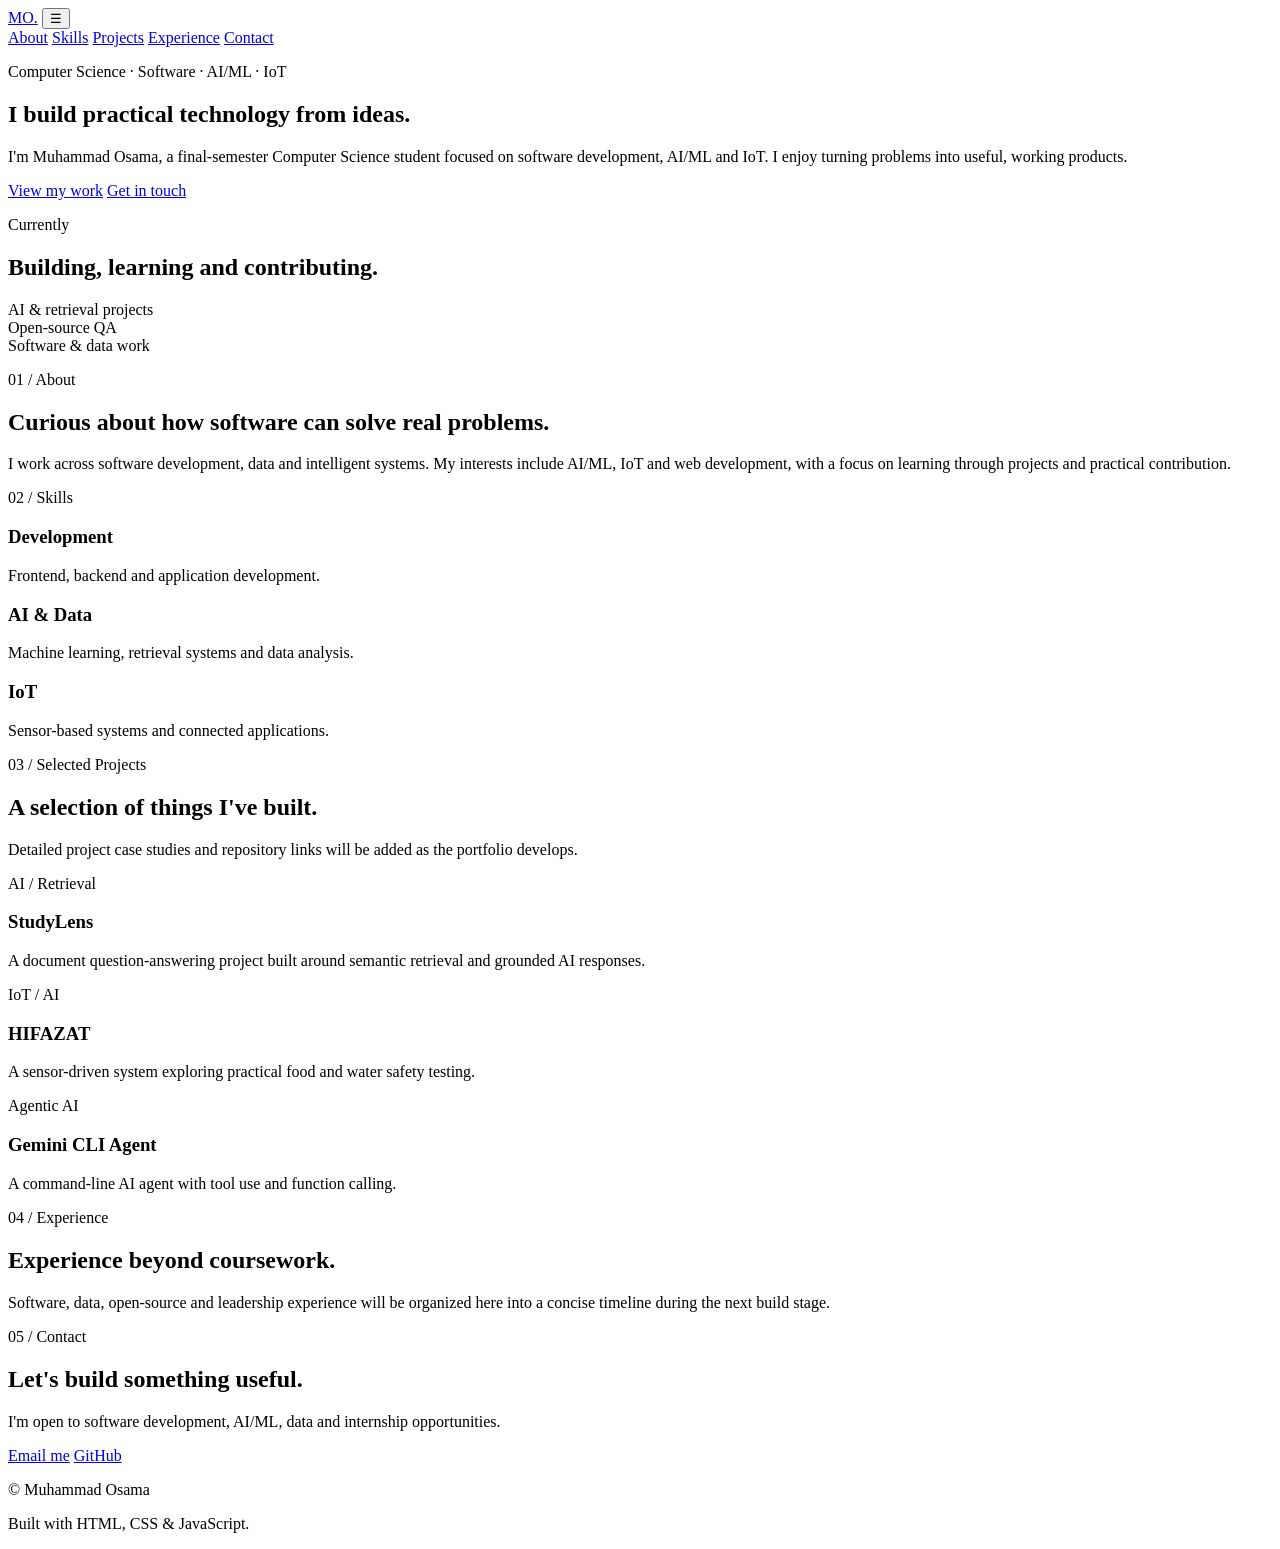
==== index.html @ b9645e19 "Build portfolio page structure" ====
<!DOCTYPE html>
<html lang="en">
<head>
  <meta charset="UTF-8" />
  <meta name="viewport" content="width=device-width, initial-scale=1.0" />
  <meta name="description" content="Muhammad Osama — Computer Science student building software, AI and IoT projects." />
  <title>Muhammad Osama | Portfolio</title>
  <link rel="preconnect" href="https://fonts.googleapis.com">
  <link rel="preconnect" href="https://fonts.gstatic.com" crossorigin>
  <link href="https://fonts.googleapis.com/css2?family=Inter:wght@400;500;600;700;800&display=swap" rel="stylesheet">
  <link rel="stylesheet" href="styles.css" />
</head>
<body>
  <header class="site-header">
    <nav class="nav container" aria-label="Main navigation">
      <a class="logo" href="#home">MO<span>.</span></a>
      <button class="menu-toggle" type="button" aria-label="Open navigation" aria-expanded="false">☰</button>
      <div class="nav-links">
        <a href="#about">About</a>
        <a href="#skills">Skills</a>
        <a href="#projects">Projects</a>
        <a href="#experience">Experience</a>
        <a href="#contact">Contact</a>
      </div>
    </nav>
  </header>

  <main>
    <section class="hero container" id="home">
      <div class="hero-copy">
        <p class="eyebrow">Computer Science · Software · AI/ML · IoT</p>
        <h1>I build practical technology from ideas.</h1>
        <p class="hero-text">I'm Muhammad Osama, a final-semester Computer Science student focused on software development, AI/ML and IoT. I enjoy turning problems into useful, working products.</p>
        <div class="hero-actions">
          <a class="button primary" href="#projects">View my work</a>
          <a class="button secondary" href="#contact">Get in touch</a>
        </div>
      </div>
      <aside class="hero-card" aria-label="Current focus">
        <p class="card-label">Currently</p>
        <h2>Building, learning and contributing.</h2>
        <div class="status-row"><span></span> AI & retrieval projects</div>
        <div class="status-row"><span></span> Open-source QA</div>
        <div class="status-row"><span></span> Software & data work</div>
      </aside>
    </section>

    <section class="section container" id="about">
      <p class="section-label">01 / About</p>
      <div class="section-grid">
        <h2>Curious about how software can solve real problems.</h2>
        <p>I work across software development, data and intelligent systems. My interests include AI/ML, IoT and web development, with a focus on learning through projects and practical contribution.</p>
      </div>
    </section>

    <section class="section container" id="skills">
      <p class="section-label">02 / Skills</p>
      <div class="placeholder-grid">
        <article><h3>Development</h3><p>Frontend, backend and application development.</p></article>
        <article><h3>AI & Data</h3><p>Machine learning, retrieval systems and data analysis.</p></article>
        <article><h3>IoT</h3><p>Sensor-based systems and connected applications.</p></article>
      </div>
    </section>

    <section class="section container" id="projects">
      <p class="section-label">03 / Selected Projects</p>
      <div class="project-intro">
        <h2>A selection of things I've built.</h2>
        <p>Detailed project case studies and repository links will be added as the portfolio develops.</p>
      </div>
      <div class="project-grid">
        <article class="project-card"><span>AI / Retrieval</span><h3>StudyLens</h3><p>A document question-answering project built around semantic retrieval and grounded AI responses.</p></article>
        <article class="project-card"><span>IoT / AI</span><h3>HIFAZAT</h3><p>A sensor-driven system exploring practical food and water safety testing.</p></article>
        <article class="project-card"><span>Agentic AI</span><h3>Gemini CLI Agent</h3><p>A command-line AI agent with tool use and function calling.</p></article>
      </div>
    </section>

    <section class="section container" id="experience">
      <p class="section-label">04 / Experience</p>
      <div class="section-grid">
        <h2>Experience beyond coursework.</h2>
        <p>Software, data, open-source and leadership experience will be organized here into a concise timeline during the next build stage.</p>
      </div>
    </section>

    <section class="section contact container" id="contact">
      <p class="section-label">05 / Contact</p>
      <h2>Let's build something useful.</h2>
      <p>I'm open to software development, AI/ML, data and internship opportunities.</p>
      <div class="hero-actions">
        <a class="button primary" href="mailto:contact@example.com">Email me</a>
        <a class="button secondary" href="https://github.com/MuhammadOsama03" target="_blank" rel="noreferrer">GitHub</a>
      </div>
    </section>
  </main>

  <footer class="footer container"><p>© <span id="year"></span> Muhammad Osama</p><p>Built with HTML, CSS & JavaScript.</p></footer>
  <script src="script.js"></script>
</body>
</html>
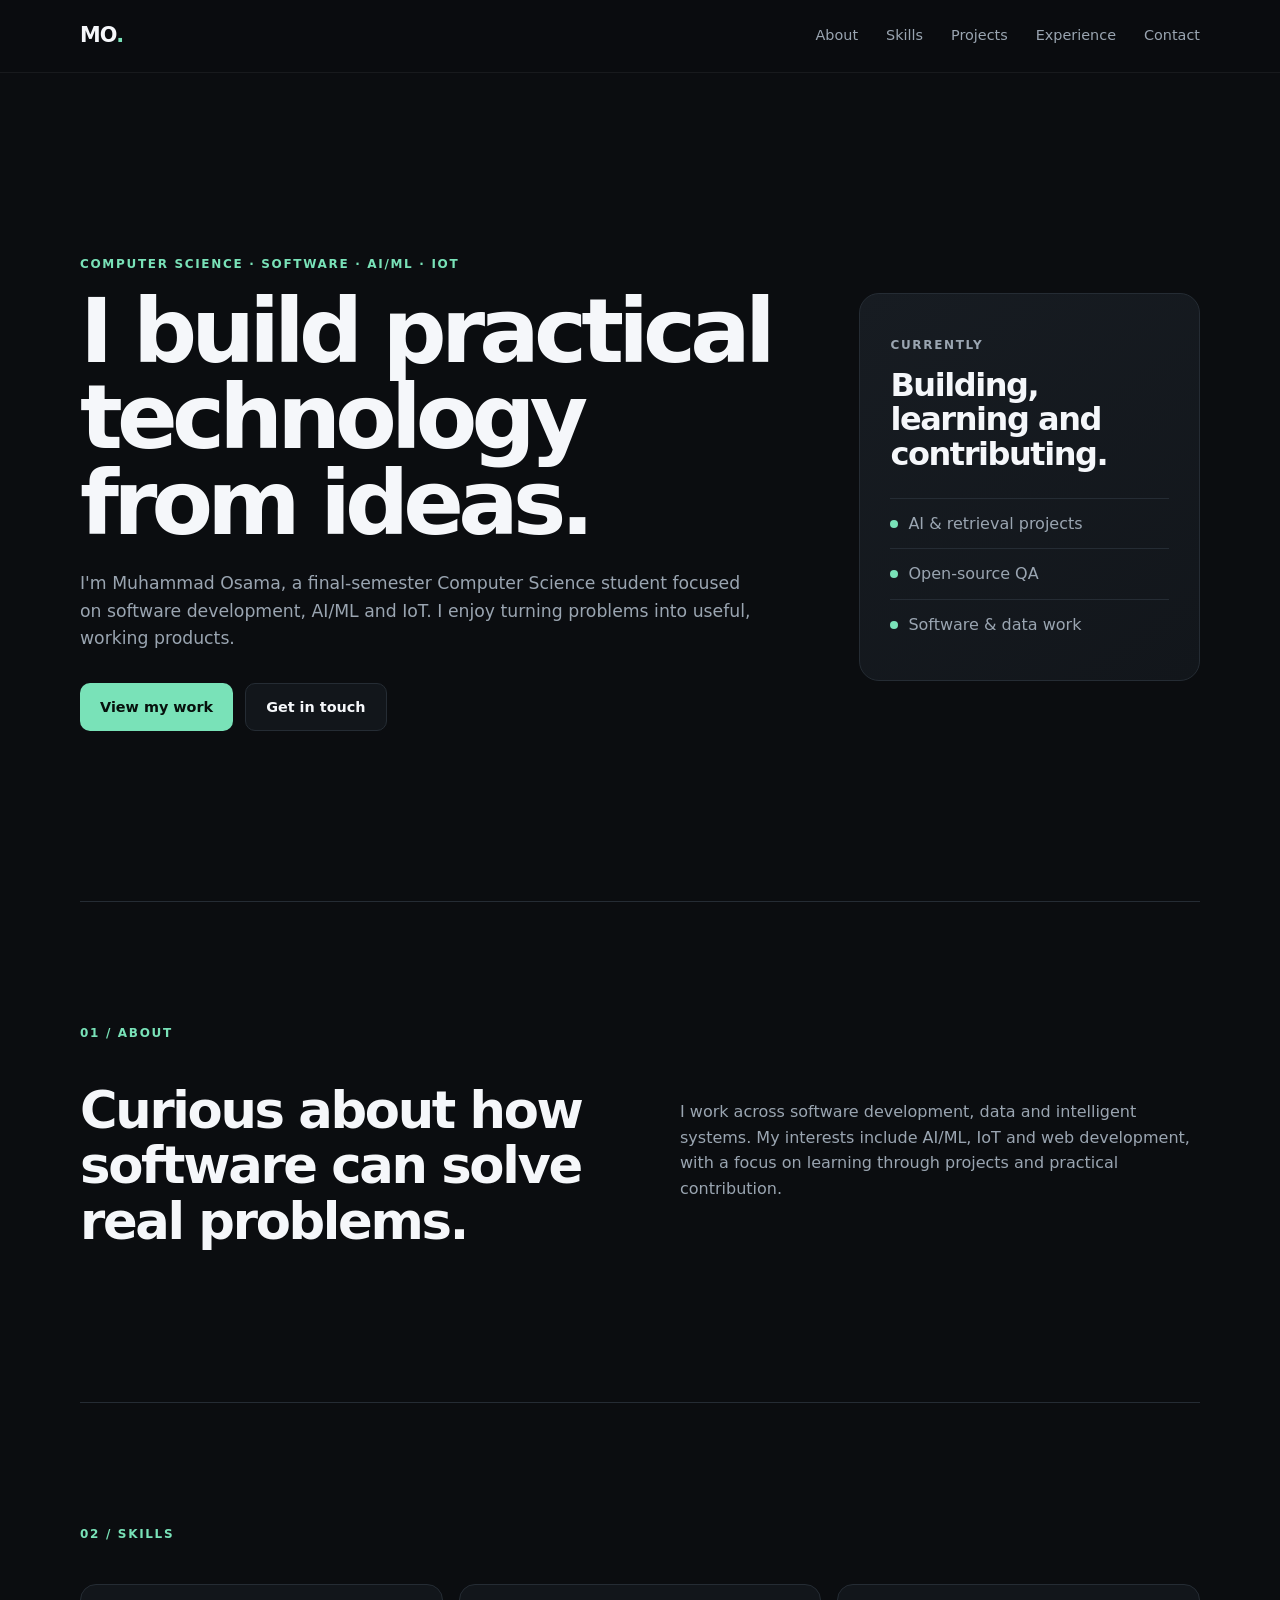
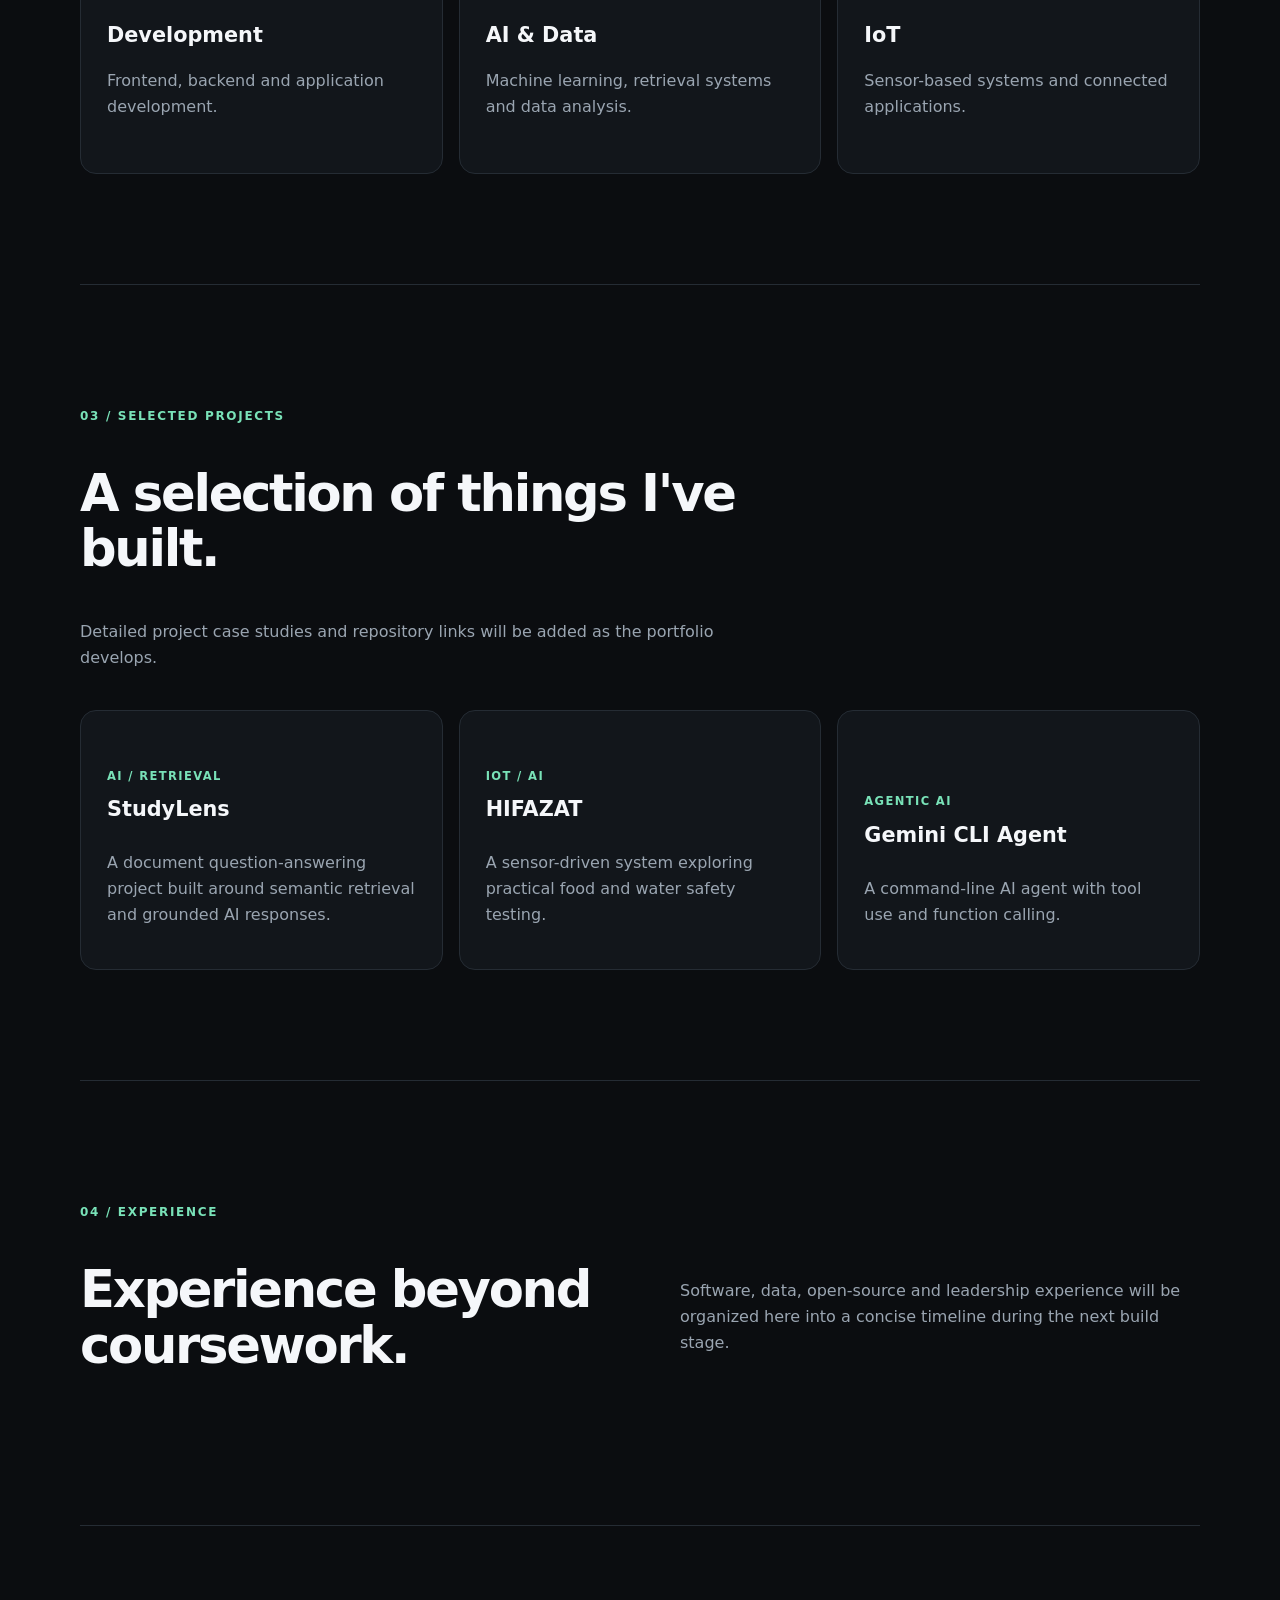
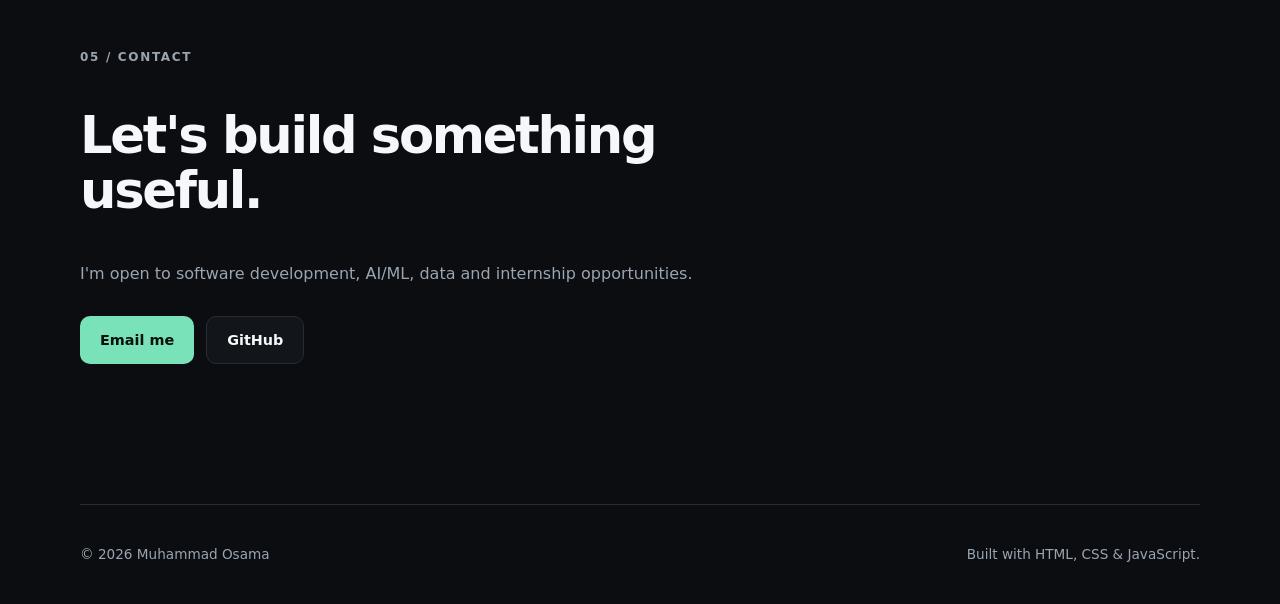
==== commit f3f44813: "Wire portfolio favicon and site metadata" ====
--- a/index.html
+++ b/index.html
@@ -4,7 +4,9 @@
   <meta charset="UTF-8" />
   <meta name="viewport" content="width=device-width, initial-scale=1.0" />
   <meta name="description" content="Muhammad Osama — Computer Science student building software, AI and IoT projects." />
+  <meta name="theme-color" content="#0b0d10" />
   <title>Muhammad Osama | Portfolio</title>
+  <link rel="icon" href="assets/favicon.svg" type="image/svg+xml" />
   <link rel="preconnect" href="https://fonts.googleapis.com">
   <link rel="preconnect" href="https://fonts.gstatic.com" crossorigin>
   <link href="https://fonts.googleapis.com/css2?family=Inter:wght@400;500;600;700;800&display=swap" rel="stylesheet">
--- a/styles.css
+++ b/styles.css
@@ -0,0 +1,66 @@
+:root {
+  --bg: #0b0d10;
+  --surface: #12161b;
+  --surface-2: #171c22;
+  --text: #f5f7fa;
+  --muted: #9aa5b1;
+  --line: #252c34;
+  --accent: #79e2b8;
+  --max: 1120px;
+}
+* { box-sizing: border-box; }
+html { scroll-behavior: smooth; }
+body { margin: 0; font-family: Inter, system-ui, sans-serif; background: var(--bg); color: var(--text); line-height: 1.6; }
+a { color: inherit; text-decoration: none; }
+.container { width: min(calc(100% - 40px), var(--max)); margin-inline: auto; }
+.site-header { position: sticky; top: 0; z-index: 20; background: rgba(11,13,16,.86); backdrop-filter: blur(14px); border-bottom: 1px solid rgba(255,255,255,.06); }
+.nav { min-height: 72px; display: flex; align-items: center; justify-content: space-between; }
+.logo { font-size: 1.3rem; font-weight: 800; letter-spacing: -.04em; }
+.logo span, .eyebrow, .section-label, .project-card span { color: var(--accent); }
+.nav-links { display: flex; gap: 28px; font-size: .9rem; color: var(--muted); }
+.nav-links a:hover { color: var(--text); }
+.menu-toggle { display: none; border: 0; background: transparent; color: var(--text); font-size: 1.5rem; cursor: pointer; }
+.hero { min-height: calc(100vh - 72px); display: grid; grid-template-columns: 1.35fr .65fr; gap: 72px; align-items: center; padding-block: 90px; }
+.eyebrow, .section-label, .card-label { text-transform: uppercase; letter-spacing: .14em; font-size: .75rem; font-weight: 700; }
+h1 { max-width: 780px; margin: 14px 0 24px; font-size: clamp(3rem, 7vw, 6.3rem); line-height: .96; letter-spacing: -.065em; }
+h2 { margin-top: 0; font-size: clamp(2rem, 4vw, 3.3rem); line-height: 1.08; letter-spacing: -.045em; }
+h3 { margin: 8px 0; font-size: 1.3rem; }
+.hero-text { max-width: 680px; color: var(--muted); font-size: 1.08rem; }
+.hero-actions { display: flex; gap: 12px; flex-wrap: wrap; margin-top: 30px; }
+.button { display: inline-flex; align-items: center; justify-content: center; min-height: 48px; padding: 0 20px; border-radius: 10px; font-weight: 700; font-size: .9rem; transition: transform .2s ease, border-color .2s ease; }
+.button:hover { transform: translateY(-2px); }
+.primary { background: var(--accent); color: #07110d; }
+.secondary { border: 1px solid var(--line); background: var(--surface); }
+.hero-card { padding: 30px; border: 1px solid var(--line); border-radius: 20px; background: linear-gradient(145deg, var(--surface-2), var(--surface)); }
+.hero-card h2 { font-size: 2rem; }
+.card-label { color: var(--muted); }
+.status-row { display: flex; align-items: center; gap: 10px; padding: 12px 0; border-top: 1px solid var(--line); color: var(--muted); }
+.status-row span { width: 8px; height: 8px; border-radius: 50%; background: var(--accent); }
+.section { padding-block: 110px; border-top: 1px solid var(--line); }
+.section-label { margin-bottom: 40px; }
+.section-grid { display: grid; grid-template-columns: 1fr 1fr; gap: 80px; }
+.section-grid > p, .project-intro p, .contact > p { color: var(--muted); max-width: 650px; }
+.placeholder-grid, .project-grid { display: grid; grid-template-columns: repeat(3, 1fr); gap: 16px; }
+.placeholder-grid article, .project-card { min-height: 190px; padding: 26px; border: 1px solid var(--line); border-radius: 16px; background: var(--surface); }
+.placeholder-grid p, .project-card p { color: var(--muted); }
+.project-intro { max-width: 720px; margin-bottom: 40px; }
+.project-card { min-height: 260px; display: flex; flex-direction: column; justify-content: flex-end; transition: transform .2s ease, border-color .2s ease; }
+.project-card:hover { transform: translateY(-5px); border-color: #3a454f; }
+.project-card span { font-size: .72rem; text-transform: uppercase; letter-spacing: .12em; font-weight: 700; }
+.contact { padding-bottom: 140px; }
+.contact h2 { max-width: 720px; }
+.footer { min-height: 100px; display: flex; justify-content: space-between; align-items: center; gap: 20px; border-top: 1px solid var(--line); color: var(--muted); font-size: .85rem; }
+@media (max-width: 820px) {
+  .menu-toggle { display: block; }
+  .nav-links { display: none; position: absolute; top: 72px; left: 0; right: 0; padding: 22px 20px; flex-direction: column; background: var(--surface); border-bottom: 1px solid var(--line); }
+  .nav-links.open { display: flex; }
+  .hero { grid-template-columns: 1fr; min-height: auto; gap: 50px; }
+  .section-grid { grid-template-columns: 1fr; gap: 20px; }
+  .placeholder-grid, .project-grid { grid-template-columns: 1fr; }
+}
+@media (max-width: 520px) {
+  .container { width: min(calc(100% - 28px), var(--max)); }
+  .hero { padding-block: 70px; }
+  .section { padding-block: 80px; }
+  .footer { align-items: flex-start; flex-direction: column; justify-content: center; }
+}
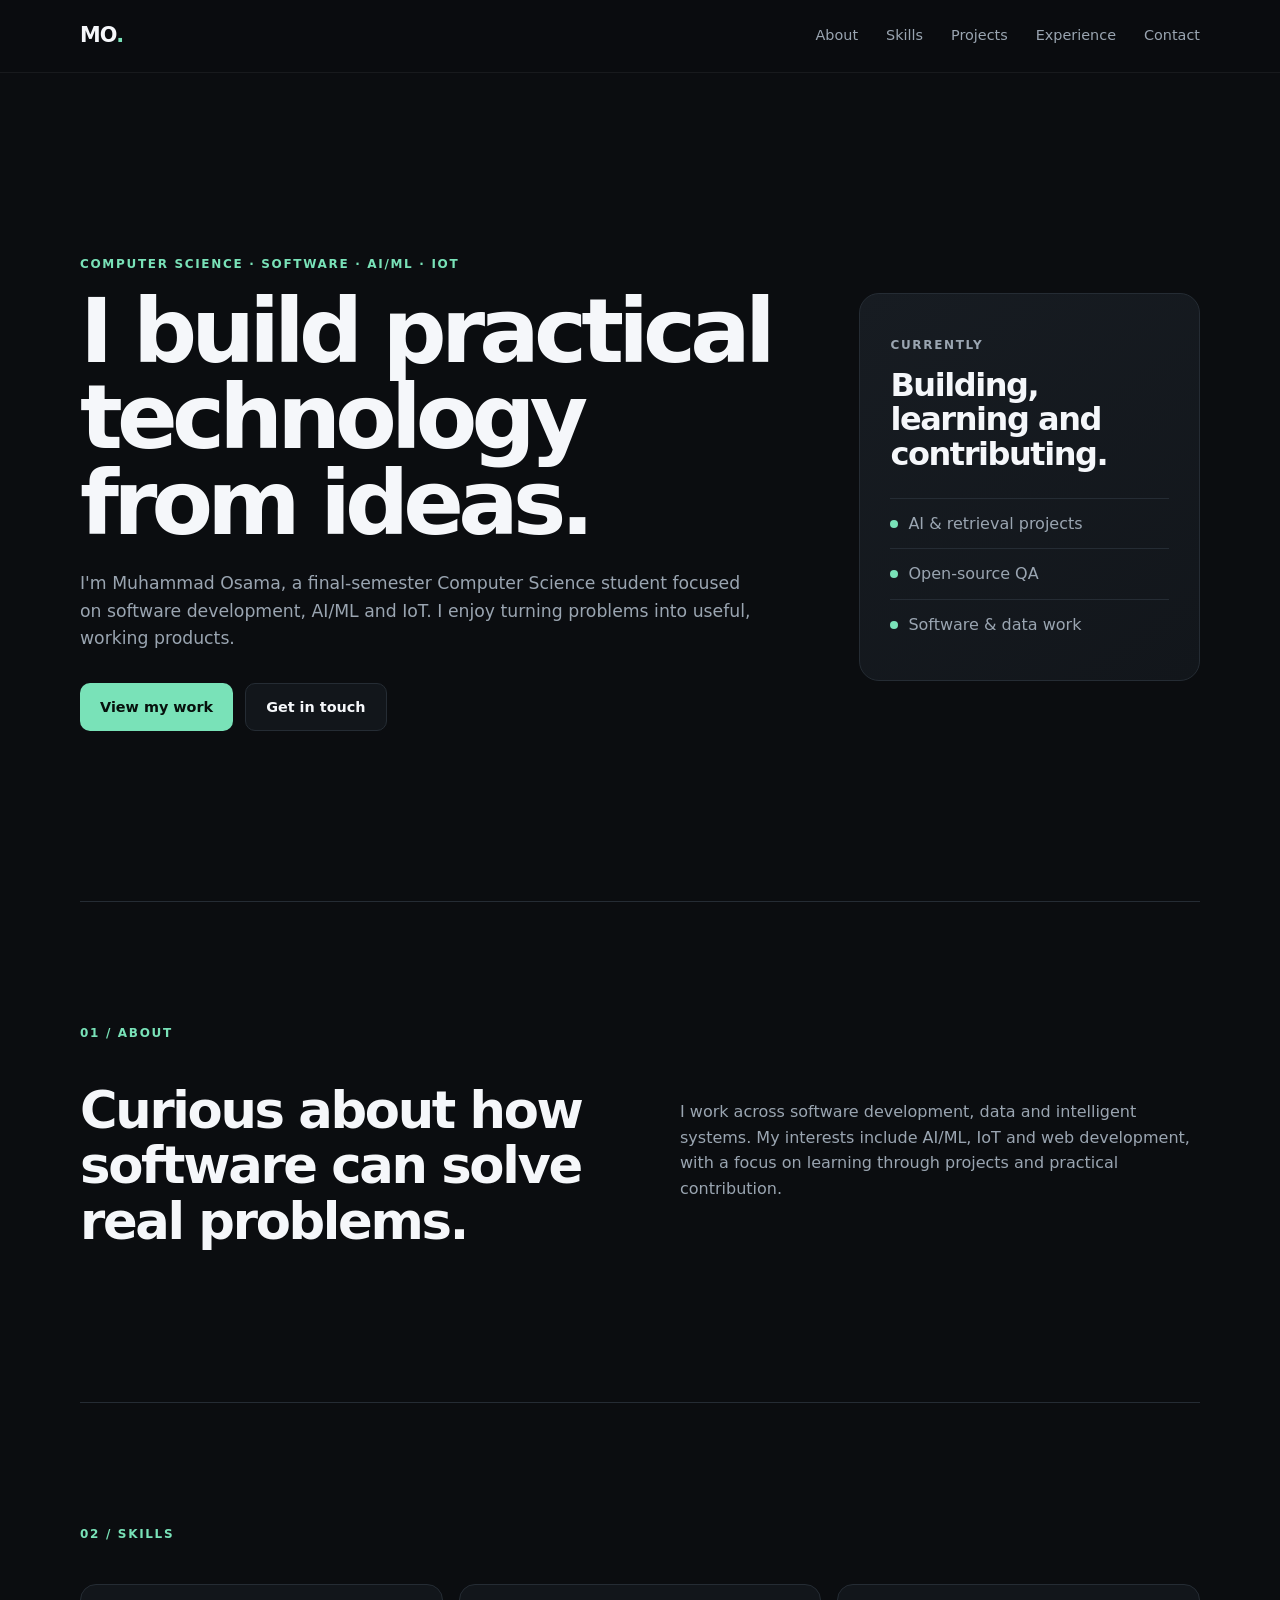
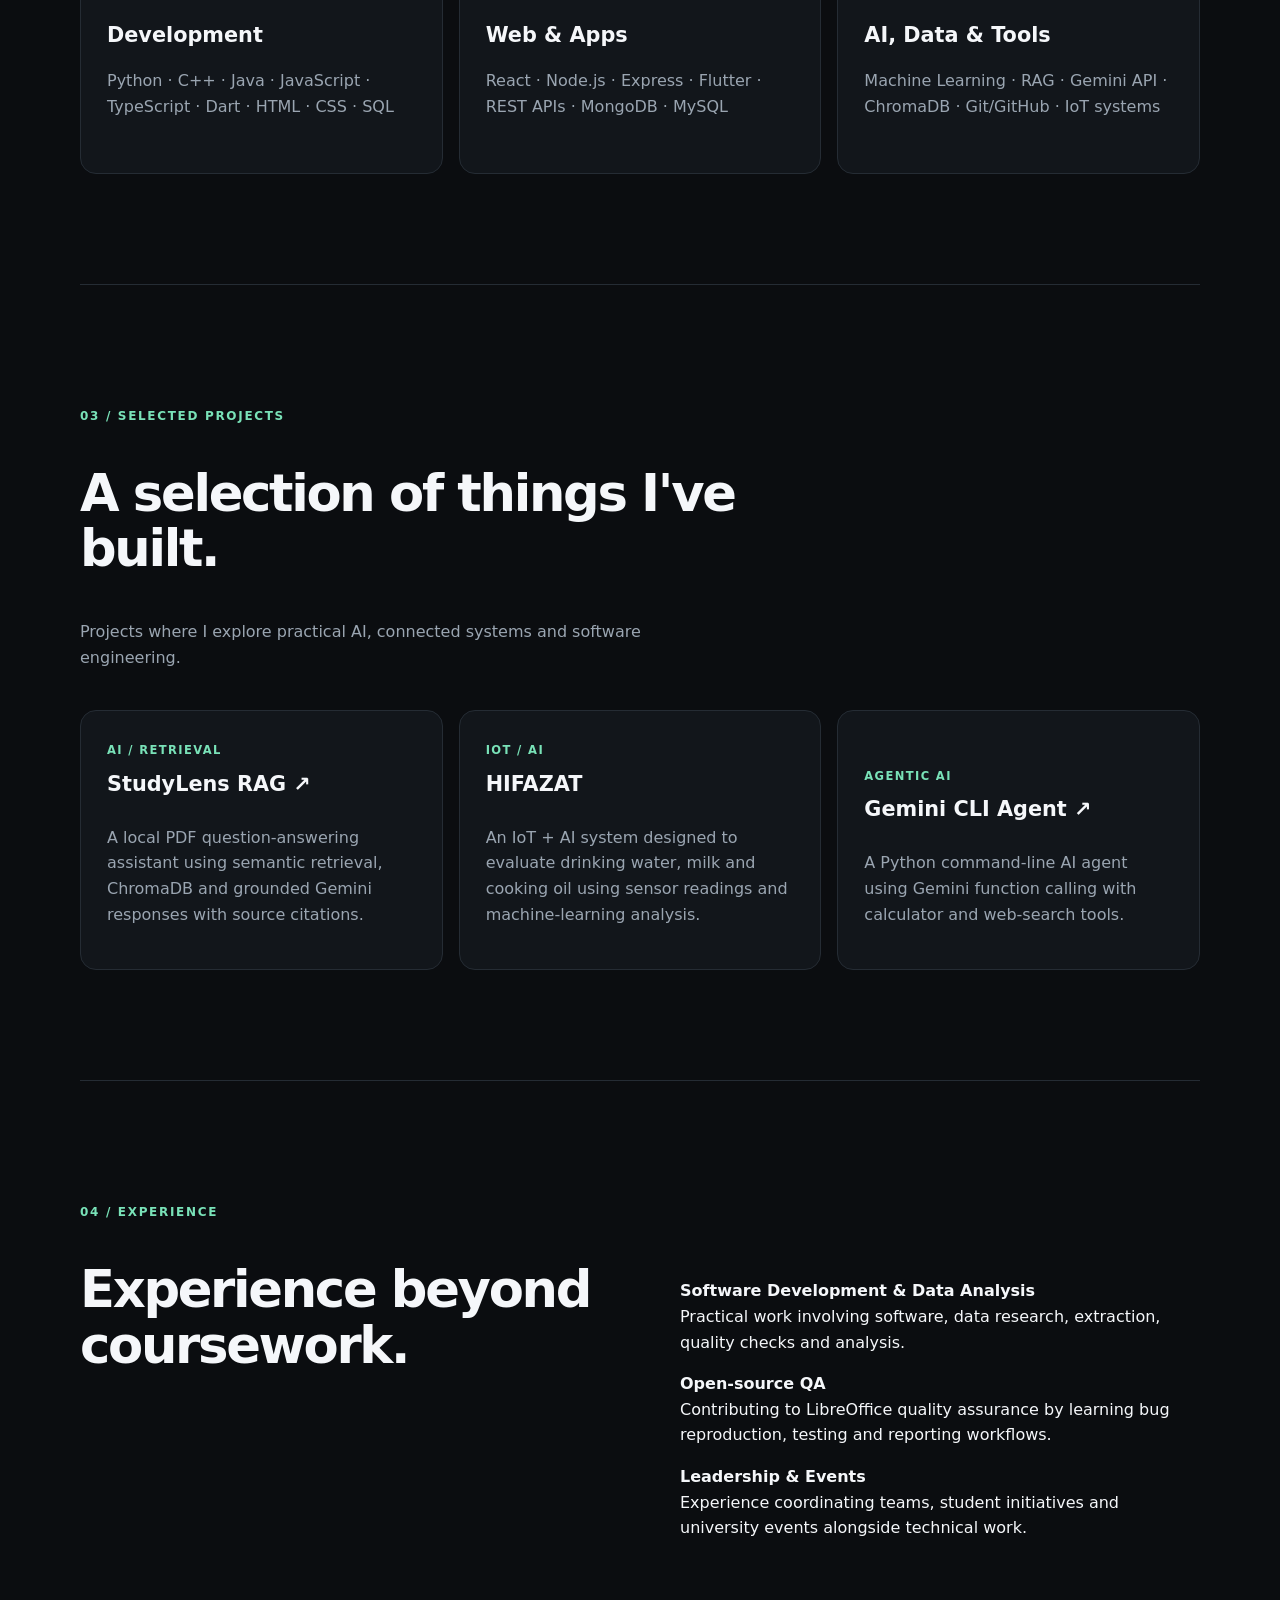
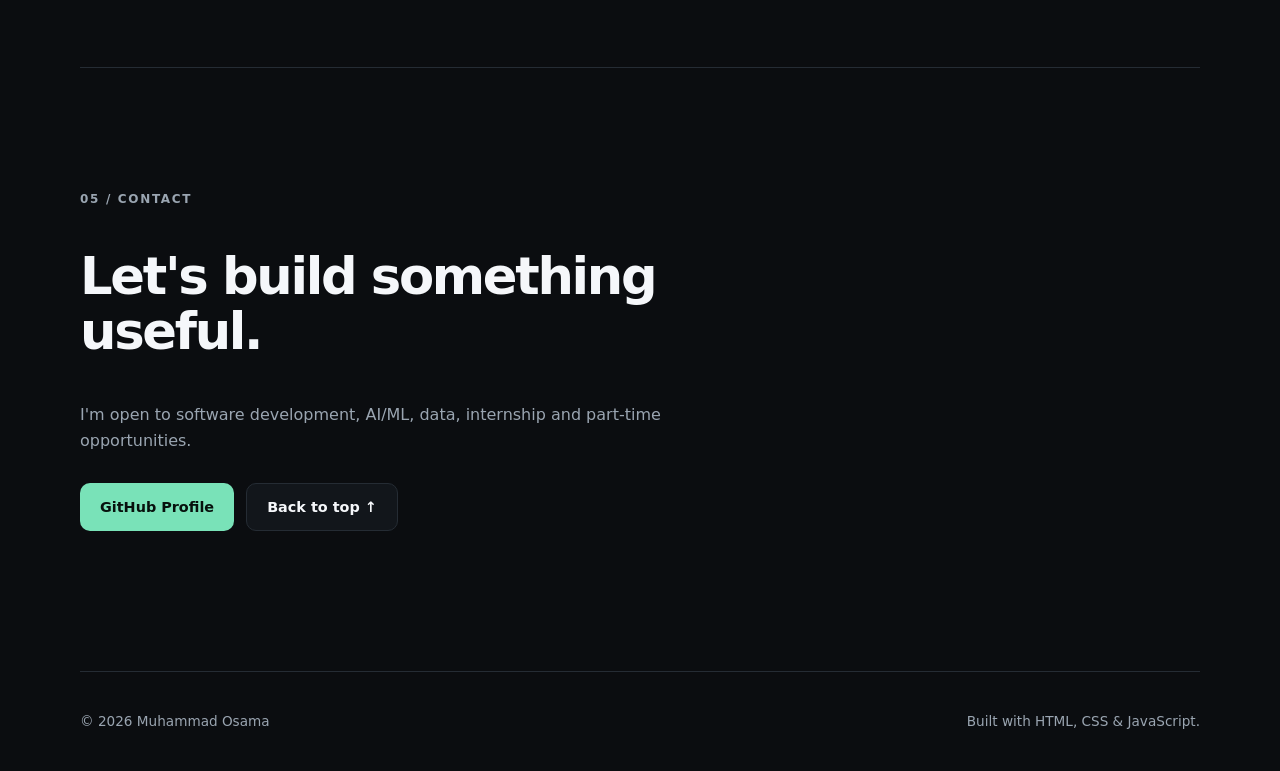
==== commit a984e617: "Add detailed skills and project links" ====
--- a/index.html
+++ b/index.html
@@ -17,86 +17,34 @@
     <nav class="nav container" aria-label="Main navigation">
       <a class="logo" href="#home">MO<span>.</span></a>
       <button class="menu-toggle" type="button" aria-label="Open navigation" aria-expanded="false">☰</button>
-      <div class="nav-links">
-        <a href="#about">About</a>
-        <a href="#skills">Skills</a>
-        <a href="#projects">Projects</a>
-        <a href="#experience">Experience</a>
-        <a href="#contact">Contact</a>
-      </div>
+      <div class="nav-links"><a href="#about">About</a><a href="#skills">Skills</a><a href="#projects">Projects</a><a href="#experience">Experience</a><a href="#contact">Contact</a></div>
     </nav>
   </header>
-
   <main>
     <section class="hero container" id="home">
-      <div class="hero-copy">
-        <p class="eyebrow">Computer Science · Software · AI/ML · IoT</p>
-        <h1>I build practical technology from ideas.</h1>
-        <p class="hero-text">I'm Muhammad Osama, a final-semester Computer Science student focused on software development, AI/ML and IoT. I enjoy turning problems into useful, working products.</p>
-        <div class="hero-actions">
-          <a class="button primary" href="#projects">View my work</a>
-          <a class="button secondary" href="#contact">Get in touch</a>
-        </div>
-      </div>
-      <aside class="hero-card" aria-label="Current focus">
-        <p class="card-label">Currently</p>
-        <h2>Building, learning and contributing.</h2>
-        <div class="status-row"><span></span> AI & retrieval projects</div>
-        <div class="status-row"><span></span> Open-source QA</div>
-        <div class="status-row"><span></span> Software & data work</div>
-      </aside>
+      <div class="hero-copy"><p class="eyebrow">Computer Science · Software · AI/ML · IoT</p><h1>I build practical technology from ideas.</h1><p class="hero-text">I'm Muhammad Osama, a final-semester Computer Science student focused on software development, AI/ML and IoT. I enjoy turning problems into useful, working products.</p><div class="hero-actions"><a class="button primary" href="#projects">View my work</a><a class="button secondary" href="#contact">Get in touch</a></div></div>
+      <aside class="hero-card" aria-label="Current focus"><p class="card-label">Currently</p><h2>Building, learning and contributing.</h2><div class="status-row"><span></span> AI & retrieval projects</div><div class="status-row"><span></span> Open-source QA</div><div class="status-row"><span></span> Software & data work</div></aside>
     </section>
-
-    <section class="section container" id="about">
-      <p class="section-label">01 / About</p>
-      <div class="section-grid">
-        <h2>Curious about how software can solve real problems.</h2>
-        <p>I work across software development, data and intelligent systems. My interests include AI/ML, IoT and web development, with a focus on learning through projects and practical contribution.</p>
-      </div>
-    </section>
-
+    <section class="section container" id="about"><p class="section-label">01 / About</p><div class="section-grid"><h2>Curious about how software can solve real problems.</h2><p>I work across software development, data and intelligent systems. My interests include AI/ML, IoT and web development, with a focus on learning through projects and practical contribution.</p></div></section>
     <section class="section container" id="skills">
       <p class="section-label">02 / Skills</p>
       <div class="placeholder-grid">
-        <article><h3>Development</h3><p>Frontend, backend and application development.</p></article>
-        <article><h3>AI & Data</h3><p>Machine learning, retrieval systems and data analysis.</p></article>
-        <article><h3>IoT</h3><p>Sensor-based systems and connected applications.</p></article>
+        <article><h3>Development</h3><p>Python · C++ · Java · JavaScript · TypeScript · Dart · HTML · CSS · SQL</p></article>
+        <article><h3>Web & Apps</h3><p>React · Node.js · Express · Flutter · REST APIs · MongoDB · MySQL</p></article>
+        <article><h3>AI, Data & Tools</h3><p>Machine Learning · RAG · Gemini API · ChromaDB · Git/GitHub · IoT systems</p></article>
       </div>
     </section>
-
     <section class="section container" id="projects">
-      <p class="section-label">03 / Selected Projects</p>
-      <div class="project-intro">
-        <h2>A selection of things I've built.</h2>
-        <p>Detailed project case studies and repository links will be added as the portfolio develops.</p>
-      </div>
+      <p class="section-label">03 / Selected Projects</p><div class="project-intro"><h2>A selection of things I've built.</h2><p>Projects where I explore practical AI, connected systems and software engineering.</p></div>
       <div class="project-grid">
-        <article class="project-card"><span>AI / Retrieval</span><h3>StudyLens</h3><p>A document question-answering project built around semantic retrieval and grounded AI responses.</p></article>
-        <article class="project-card"><span>IoT / AI</span><h3>HIFAZAT</h3><p>A sensor-driven system exploring practical food and water safety testing.</p></article>
-        <article class="project-card"><span>Agentic AI</span><h3>Gemini CLI Agent</h3><p>A command-line AI agent with tool use and function calling.</p></article>
+        <a class="project-card" href="https://github.com/MuhammadOsama03/StudyLens-RAG" target="_blank" rel="noreferrer"><span>AI / Retrieval</span><h3>StudyLens RAG ↗</h3><p>A local PDF question-answering assistant using semantic retrieval, ChromaDB and grounded Gemini responses with source citations.</p></a>
+        <article class="project-card"><span>IoT / AI</span><h3>HIFAZAT</h3><p>An IoT + AI system designed to evaluate drinking water, milk and cooking oil using sensor readings and machine-learning analysis.</p></article>
+        <a class="project-card" href="https://github.com/MuhammadOsama03/gemini-cli-agent" target="_blank" rel="noreferrer"><span>Agentic AI</span><h3>Gemini CLI Agent ↗</h3><p>A Python command-line AI agent using Gemini function calling with calculator and web-search tools.</p></a>
       </div>
     </section>
-
-    <section class="section container" id="experience">
-      <p class="section-label">04 / Experience</p>
-      <div class="section-grid">
-        <h2>Experience beyond coursework.</h2>
-        <p>Software, data, open-source and leadership experience will be organized here into a concise timeline during the next build stage.</p>
-      </div>
-    </section>
-
-    <section class="section contact container" id="contact">
-      <p class="section-label">05 / Contact</p>
-      <h2>Let's build something useful.</h2>
-      <p>I'm open to software development, AI/ML, data and internship opportunities.</p>
-      <div class="hero-actions">
-        <a class="button primary" href="mailto:contact@example.com">Email me</a>
-        <a class="button secondary" href="https://github.com/MuhammadOsama03" target="_blank" rel="noreferrer">GitHub</a>
-      </div>
-    </section>
+    <section class="section container" id="experience"><p class="section-label">04 / Experience</p><div class="section-grid"><h2>Experience beyond coursework.</h2><div><p><strong>Software Development & Data Analysis</strong><br>Practical work involving software, data research, extraction, quality checks and analysis.</p><p><strong>Open-source QA</strong><br>Contributing to LibreOffice quality assurance by learning bug reproduction, testing and reporting workflows.</p><p><strong>Leadership & Events</strong><br>Experience coordinating teams, student initiatives and university events alongside technical work.</p></div></div></section>
+    <section class="section contact container" id="contact"><p class="section-label">05 / Contact</p><h2>Let's build something useful.</h2><p>I'm open to software development, AI/ML, data, internship and part-time opportunities.</p><div class="hero-actions"><a class="button primary" href="https://github.com/MuhammadOsama03" target="_blank" rel="noreferrer">GitHub Profile</a><a class="button secondary" href="#home">Back to top ↑</a></div></section>
   </main>
-
-  <footer class="footer container"><p>© <span id="year"></span> Muhammad Osama</p><p>Built with HTML, CSS & JavaScript.</p></footer>
-  <script src="script.js"></script>
+  <footer class="footer container"><p>© <span id="year"></span> Muhammad Osama</p><p>Built with HTML, CSS & JavaScript.</p></footer><script src="script.js"></script>
 </body>
 </html>
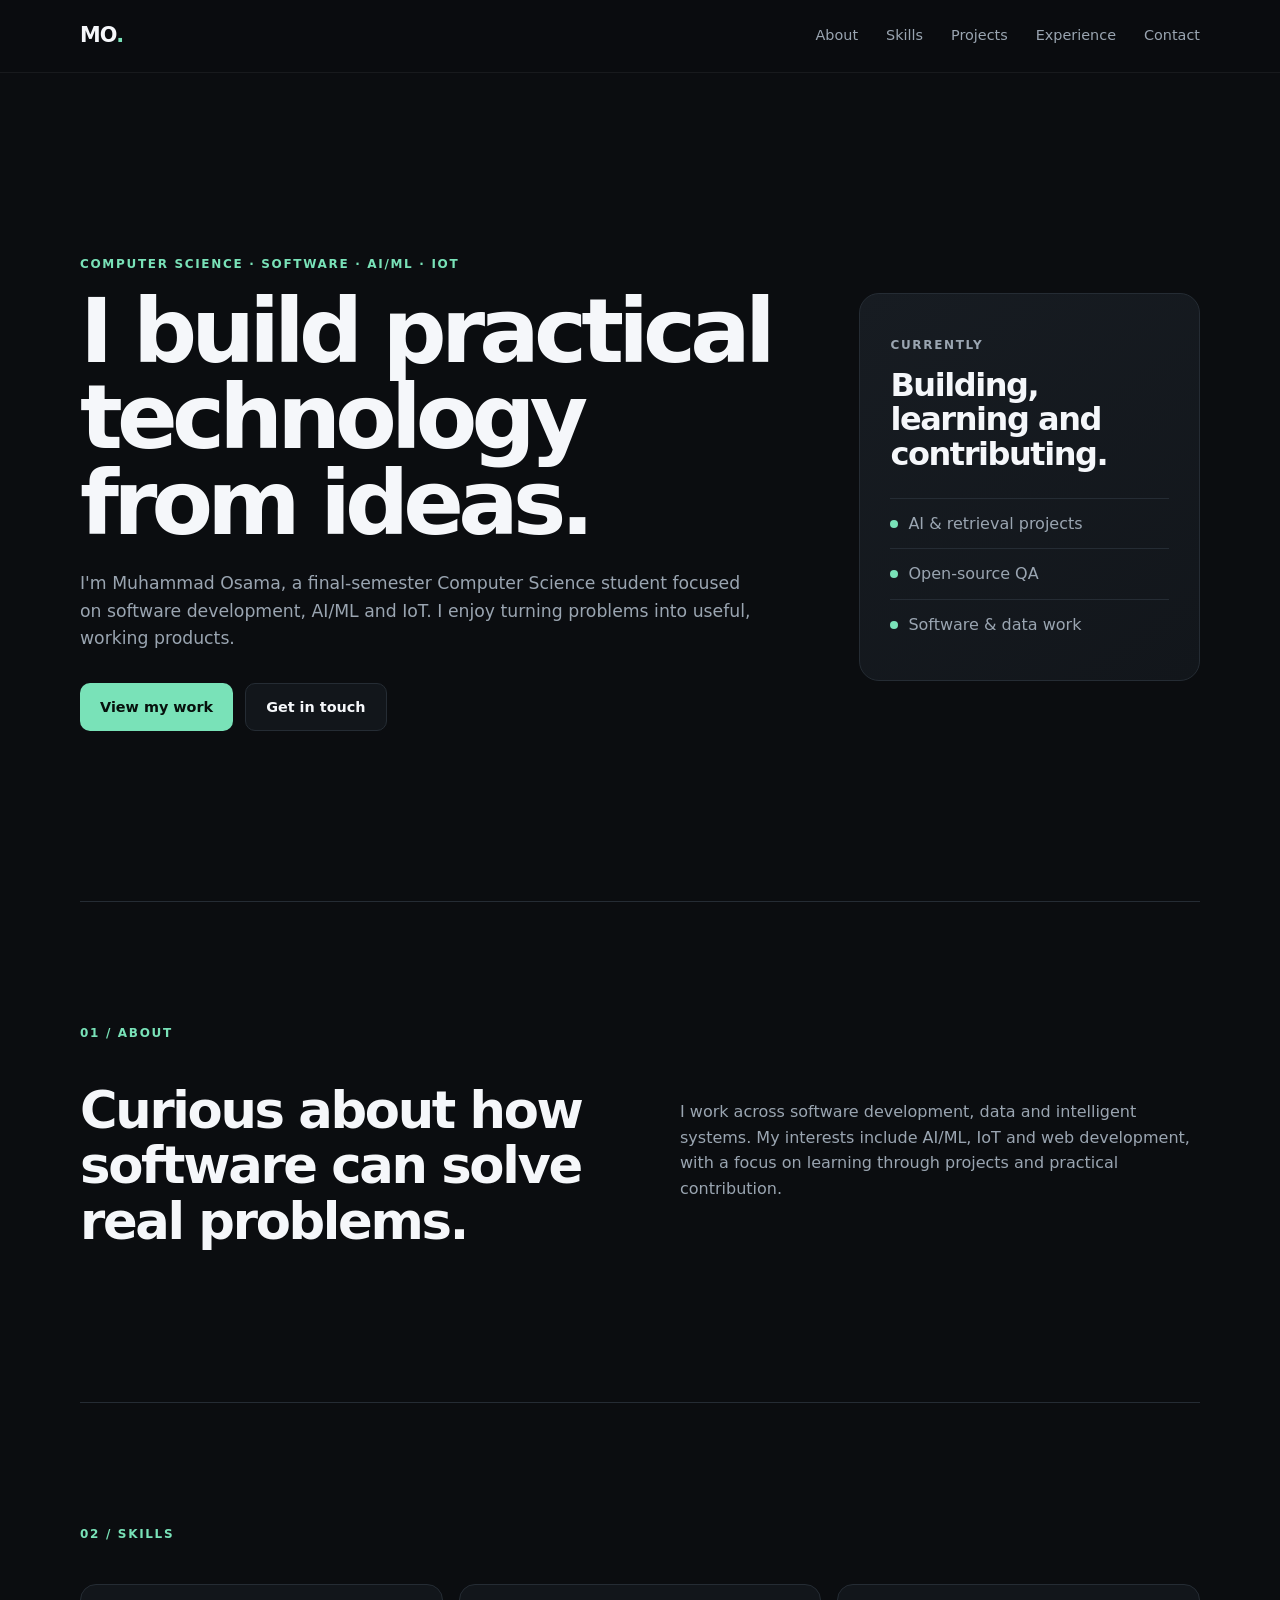
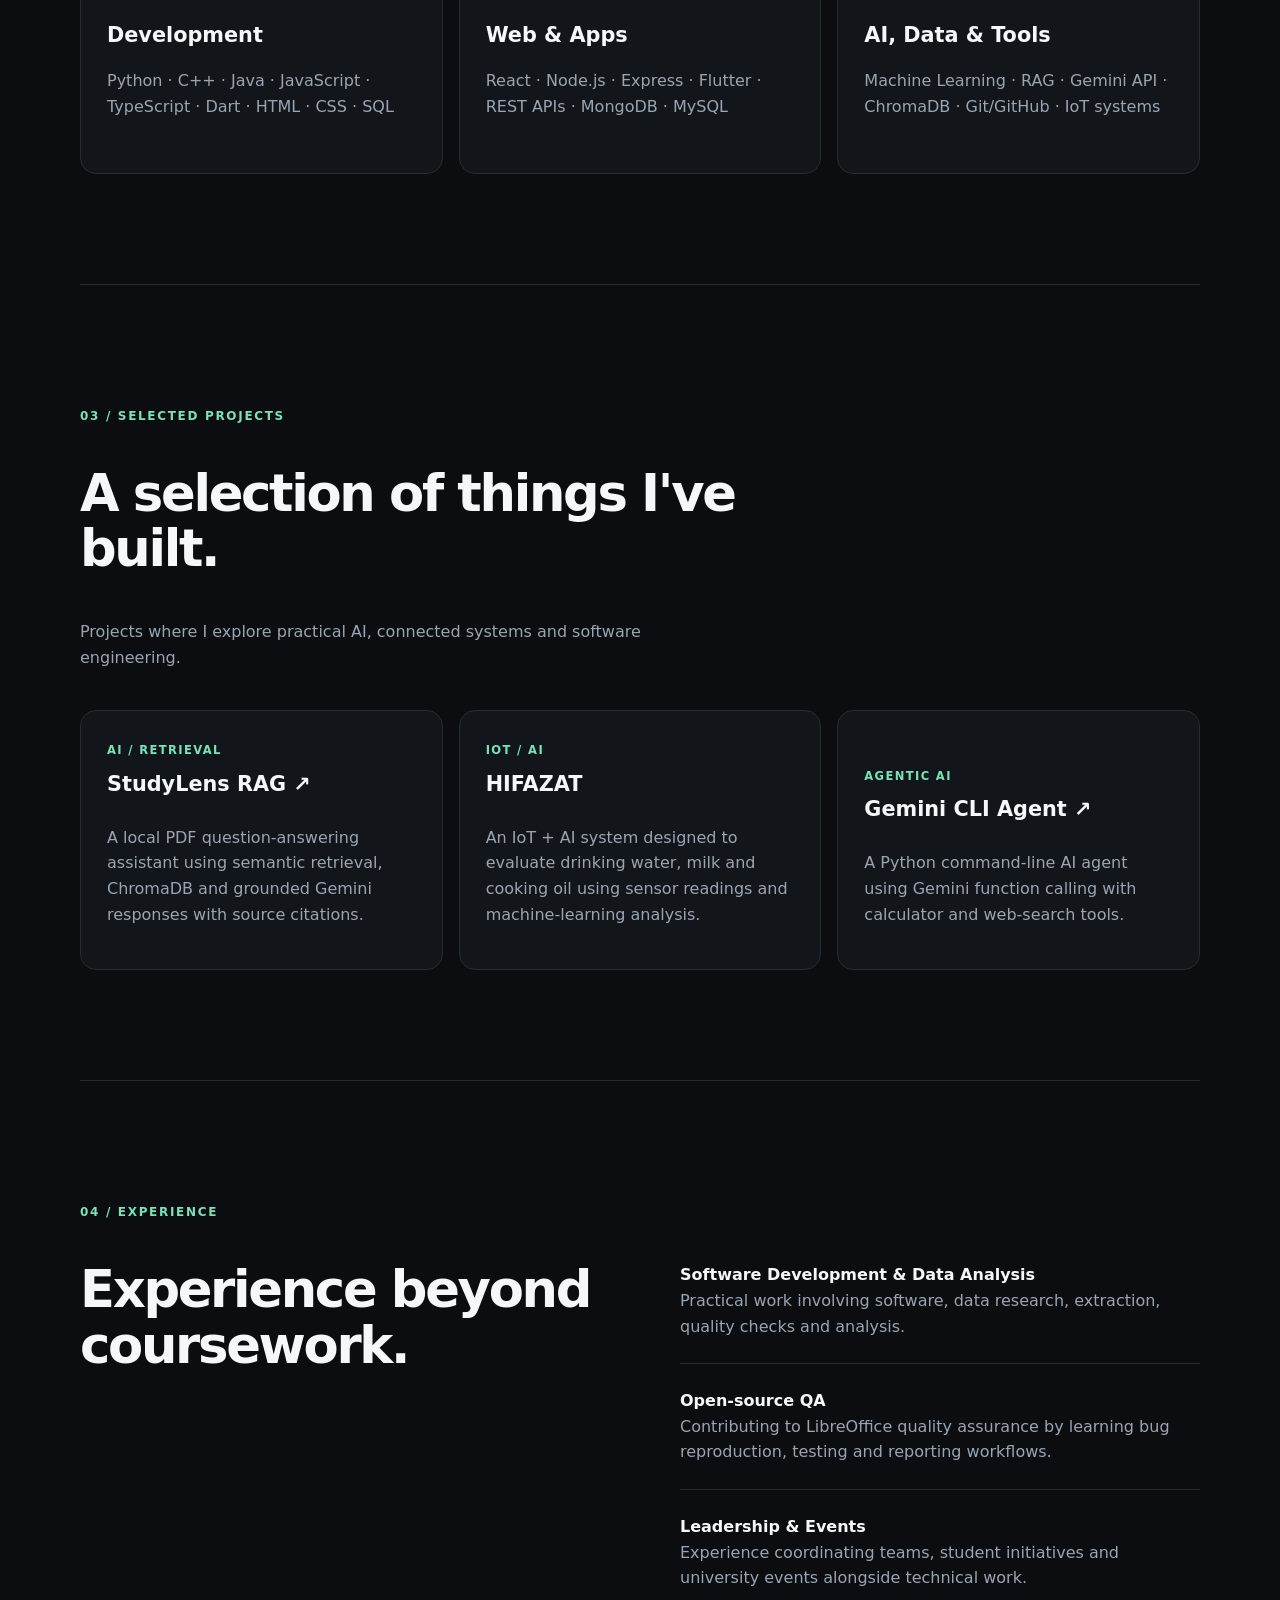
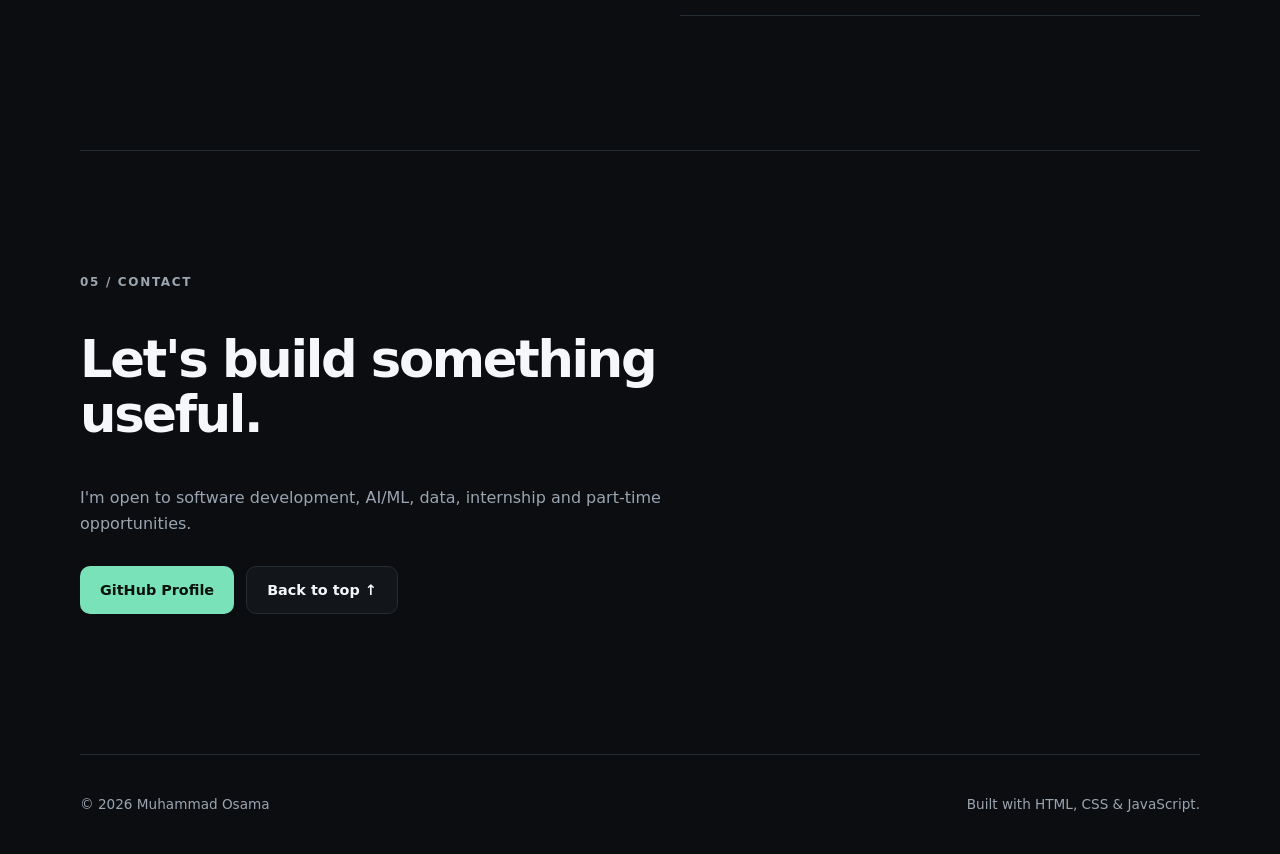
==== commit e8ab1223: "Connect portfolio manifest metadata" ====
--- a/index.html
+++ b/index.html
@@ -5,43 +5,25 @@
   <meta name="viewport" content="width=device-width, initial-scale=1.0" />
   <meta name="description" content="Muhammad Osama — Computer Science student building software, AI and IoT projects." />
   <meta name="theme-color" content="#0b0d10" />
+  <meta name="author" content="Muhammad Osama" />
+  <meta property="og:title" content="Muhammad Osama | Portfolio" />
+  <meta property="og:description" content="Software development, AI/ML, IoT and data projects." />
+  <meta property="og:type" content="website" />
   <title>Muhammad Osama | Portfolio</title>
   <link rel="icon" href="assets/favicon.svg" type="image/svg+xml" />
+  <link rel="manifest" href="site.webmanifest" />
   <link rel="preconnect" href="https://fonts.googleapis.com">
   <link rel="preconnect" href="https://fonts.gstatic.com" crossorigin>
   <link href="https://fonts.googleapis.com/css2?family=Inter:wght@400;500;600;700;800&display=swap" rel="stylesheet">
   <link rel="stylesheet" href="styles.css" />
 </head>
 <body>
-  <header class="site-header">
-    <nav class="nav container" aria-label="Main navigation">
-      <a class="logo" href="#home">MO<span>.</span></a>
-      <button class="menu-toggle" type="button" aria-label="Open navigation" aria-expanded="false">☰</button>
-      <div class="nav-links"><a href="#about">About</a><a href="#skills">Skills</a><a href="#projects">Projects</a><a href="#experience">Experience</a><a href="#contact">Contact</a></div>
-    </nav>
-  </header>
+  <header class="site-header"><nav class="nav container" aria-label="Main navigation"><a class="logo" href="#home">MO<span>.</span></a><button class="menu-toggle" type="button" aria-label="Open navigation" aria-expanded="false">☰</button><div class="nav-links"><a href="#about">About</a><a href="#skills">Skills</a><a href="#projects">Projects</a><a href="#experience">Experience</a><a href="#contact">Contact</a></div></nav></header>
   <main>
-    <section class="hero container" id="home">
-      <div class="hero-copy"><p class="eyebrow">Computer Science · Software · AI/ML · IoT</p><h1>I build practical technology from ideas.</h1><p class="hero-text">I'm Muhammad Osama, a final-semester Computer Science student focused on software development, AI/ML and IoT. I enjoy turning problems into useful, working products.</p><div class="hero-actions"><a class="button primary" href="#projects">View my work</a><a class="button secondary" href="#contact">Get in touch</a></div></div>
-      <aside class="hero-card" aria-label="Current focus"><p class="card-label">Currently</p><h2>Building, learning and contributing.</h2><div class="status-row"><span></span> AI & retrieval projects</div><div class="status-row"><span></span> Open-source QA</div><div class="status-row"><span></span> Software & data work</div></aside>
-    </section>
+    <section class="hero container" id="home"><div class="hero-copy"><p class="eyebrow">Computer Science · Software · AI/ML · IoT</p><h1>I build practical technology from ideas.</h1><p class="hero-text">I'm Muhammad Osama, a final-semester Computer Science student focused on software development, AI/ML and IoT. I enjoy turning problems into useful, working products.</p><div class="hero-actions"><a class="button primary" href="#projects">View my work</a><a class="button secondary" href="#contact">Get in touch</a></div></div><aside class="hero-card" aria-label="Current focus"><p class="card-label">Currently</p><h2>Building, learning and contributing.</h2><div class="status-row"><span></span> AI & retrieval projects</div><div class="status-row"><span></span> Open-source QA</div><div class="status-row"><span></span> Software & data work</div></aside></section>
     <section class="section container" id="about"><p class="section-label">01 / About</p><div class="section-grid"><h2>Curious about how software can solve real problems.</h2><p>I work across software development, data and intelligent systems. My interests include AI/ML, IoT and web development, with a focus on learning through projects and practical contribution.</p></div></section>
-    <section class="section container" id="skills">
-      <p class="section-label">02 / Skills</p>
-      <div class="placeholder-grid">
-        <article><h3>Development</h3><p>Python · C++ · Java · JavaScript · TypeScript · Dart · HTML · CSS · SQL</p></article>
-        <article><h3>Web & Apps</h3><p>React · Node.js · Express · Flutter · REST APIs · MongoDB · MySQL</p></article>
-        <article><h3>AI, Data & Tools</h3><p>Machine Learning · RAG · Gemini API · ChromaDB · Git/GitHub · IoT systems</p></article>
-      </div>
-    </section>
-    <section class="section container" id="projects">
-      <p class="section-label">03 / Selected Projects</p><div class="project-intro"><h2>A selection of things I've built.</h2><p>Projects where I explore practical AI, connected systems and software engineering.</p></div>
-      <div class="project-grid">
-        <a class="project-card" href="https://github.com/MuhammadOsama03/StudyLens-RAG" target="_blank" rel="noreferrer"><span>AI / Retrieval</span><h3>StudyLens RAG ↗</h3><p>A local PDF question-answering assistant using semantic retrieval, ChromaDB and grounded Gemini responses with source citations.</p></a>
-        <article class="project-card"><span>IoT / AI</span><h3>HIFAZAT</h3><p>An IoT + AI system designed to evaluate drinking water, milk and cooking oil using sensor readings and machine-learning analysis.</p></article>
-        <a class="project-card" href="https://github.com/MuhammadOsama03/gemini-cli-agent" target="_blank" rel="noreferrer"><span>Agentic AI</span><h3>Gemini CLI Agent ↗</h3><p>A Python command-line AI agent using Gemini function calling with calculator and web-search tools.</p></a>
-      </div>
-    </section>
+    <section class="section container" id="skills"><p class="section-label">02 / Skills</p><div class="placeholder-grid"><article><h3>Development</h3><p>Python · C++ · Java · JavaScript · TypeScript · Dart · HTML · CSS · SQL</p></article><article><h3>Web & Apps</h3><p>React · Node.js · Express · Flutter · REST APIs · MongoDB · MySQL</p></article><article><h3>AI, Data & Tools</h3><p>Machine Learning · RAG · Gemini API · ChromaDB · Git/GitHub · IoT systems</p></article></div></section>
+    <section class="section container" id="projects"><p class="section-label">03 / Selected Projects</p><div class="project-intro"><h2>A selection of things I've built.</h2><p>Projects where I explore practical AI, connected systems and software engineering.</p></div><div class="project-grid"><a class="project-card" href="https://github.com/MuhammadOsama03/StudyLens-RAG" target="_blank" rel="noreferrer"><span>AI / Retrieval</span><h3>StudyLens RAG ↗</h3><p>A local PDF question-answering assistant using semantic retrieval, ChromaDB and grounded Gemini responses with source citations.</p></a><article class="project-card"><span>IoT / AI</span><h3>HIFAZAT</h3><p>An IoT + AI system designed to evaluate drinking water, milk and cooking oil using sensor readings and machine-learning analysis.</p></article><a class="project-card" href="https://github.com/MuhammadOsama03/gemini-cli-agent" target="_blank" rel="noreferrer"><span>Agentic AI</span><h3>Gemini CLI Agent ↗</h3><p>A Python command-line AI agent using Gemini function calling with calculator and web-search tools.</p></a></div></section>
     <section class="section container" id="experience"><p class="section-label">04 / Experience</p><div class="section-grid"><h2>Experience beyond coursework.</h2><div><p><strong>Software Development & Data Analysis</strong><br>Practical work involving software, data research, extraction, quality checks and analysis.</p><p><strong>Open-source QA</strong><br>Contributing to LibreOffice quality assurance by learning bug reproduction, testing and reporting workflows.</p><p><strong>Leadership & Events</strong><br>Experience coordinating teams, student initiatives and university events alongside technical work.</p></div></div></section>
     <section class="section contact container" id="contact"><p class="section-label">05 / Contact</p><h2>Let's build something useful.</h2><p>I'm open to software development, AI/ML, data, internship and part-time opportunities.</p><div class="hero-actions"><a class="button primary" href="https://github.com/MuhammadOsama03" target="_blank" rel="noreferrer">GitHub Profile</a><a class="button secondary" href="#home">Back to top ↑</a></div></section>
   </main>
--- a/styles.css
+++ b/styles.css
@@ -1,66 +1,49 @@
-:root {
-  --bg: #0b0d10;
-  --surface: #12161b;
-  --surface-2: #171c22;
-  --text: #f5f7fa;
-  --muted: #9aa5b1;
-  --line: #252c34;
-  --accent: #79e2b8;
-  --max: 1120px;
-}
-* { box-sizing: border-box; }
-html { scroll-behavior: smooth; }
-body { margin: 0; font-family: Inter, system-ui, sans-serif; background: var(--bg); color: var(--text); line-height: 1.6; }
-a { color: inherit; text-decoration: none; }
-.container { width: min(calc(100% - 40px), var(--max)); margin-inline: auto; }
-.site-header { position: sticky; top: 0; z-index: 20; background: rgba(11,13,16,.86); backdrop-filter: blur(14px); border-bottom: 1px solid rgba(255,255,255,.06); }
-.nav { min-height: 72px; display: flex; align-items: center; justify-content: space-between; }
-.logo { font-size: 1.3rem; font-weight: 800; letter-spacing: -.04em; }
-.logo span, .eyebrow, .section-label, .project-card span { color: var(--accent); }
-.nav-links { display: flex; gap: 28px; font-size: .9rem; color: var(--muted); }
-.nav-links a:hover { color: var(--text); }
-.menu-toggle { display: none; border: 0; background: transparent; color: var(--text); font-size: 1.5rem; cursor: pointer; }
-.hero { min-height: calc(100vh - 72px); display: grid; grid-template-columns: 1.35fr .65fr; gap: 72px; align-items: center; padding-block: 90px; }
-.eyebrow, .section-label, .card-label { text-transform: uppercase; letter-spacing: .14em; font-size: .75rem; font-weight: 700; }
-h1 { max-width: 780px; margin: 14px 0 24px; font-size: clamp(3rem, 7vw, 6.3rem); line-height: .96; letter-spacing: -.065em; }
-h2 { margin-top: 0; font-size: clamp(2rem, 4vw, 3.3rem); line-height: 1.08; letter-spacing: -.045em; }
-h3 { margin: 8px 0; font-size: 1.3rem; }
-.hero-text { max-width: 680px; color: var(--muted); font-size: 1.08rem; }
-.hero-actions { display: flex; gap: 12px; flex-wrap: wrap; margin-top: 30px; }
-.button { display: inline-flex; align-items: center; justify-content: center; min-height: 48px; padding: 0 20px; border-radius: 10px; font-weight: 700; font-size: .9rem; transition: transform .2s ease, border-color .2s ease; }
-.button:hover { transform: translateY(-2px); }
-.primary { background: var(--accent); color: #07110d; }
-.secondary { border: 1px solid var(--line); background: var(--surface); }
-.hero-card { padding: 30px; border: 1px solid var(--line); border-radius: 20px; background: linear-gradient(145deg, var(--surface-2), var(--surface)); }
-.hero-card h2 { font-size: 2rem; }
-.card-label { color: var(--muted); }
-.status-row { display: flex; align-items: center; gap: 10px; padding: 12px 0; border-top: 1px solid var(--line); color: var(--muted); }
-.status-row span { width: 8px; height: 8px; border-radius: 50%; background: var(--accent); }
-.section { padding-block: 110px; border-top: 1px solid var(--line); }
-.section-label { margin-bottom: 40px; }
-.section-grid { display: grid; grid-template-columns: 1fr 1fr; gap: 80px; }
-.section-grid > p, .project-intro p, .contact > p { color: var(--muted); max-width: 650px; }
-.placeholder-grid, .project-grid { display: grid; grid-template-columns: repeat(3, 1fr); gap: 16px; }
-.placeholder-grid article, .project-card { min-height: 190px; padding: 26px; border: 1px solid var(--line); border-radius: 16px; background: var(--surface); }
-.placeholder-grid p, .project-card p { color: var(--muted); }
-.project-intro { max-width: 720px; margin-bottom: 40px; }
-.project-card { min-height: 260px; display: flex; flex-direction: column; justify-content: flex-end; transition: transform .2s ease, border-color .2s ease; }
-.project-card:hover { transform: translateY(-5px); border-color: #3a454f; }
-.project-card span { font-size: .72rem; text-transform: uppercase; letter-spacing: .12em; font-weight: 700; }
-.contact { padding-bottom: 140px; }
-.contact h2 { max-width: 720px; }
-.footer { min-height: 100px; display: flex; justify-content: space-between; align-items: center; gap: 20px; border-top: 1px solid var(--line); color: var(--muted); font-size: .85rem; }
-@media (max-width: 820px) {
-  .menu-toggle { display: block; }
-  .nav-links { display: none; position: absolute; top: 72px; left: 0; right: 0; padding: 22px 20px; flex-direction: column; background: var(--surface); border-bottom: 1px solid var(--line); }
-  .nav-links.open { display: flex; }
-  .hero { grid-template-columns: 1fr; min-height: auto; gap: 50px; }
-  .section-grid { grid-template-columns: 1fr; gap: 20px; }
-  .placeholder-grid, .project-grid { grid-template-columns: 1fr; }
-}
-@media (max-width: 520px) {
-  .container { width: min(calc(100% - 28px), var(--max)); }
-  .hero { padding-block: 70px; }
-  .section { padding-block: 80px; }
-  .footer { align-items: flex-start; flex-direction: column; justify-content: center; }
-}+:root { --bg:#0b0d10; --surface:#12161b; --surface-2:#171c22; --text:#f5f7fa; --muted:#9aa5b1; --line:#252c34; --accent:#79e2b8; --max:1120px; }
+* { box-sizing:border-box; }
+html { scroll-behavior:smooth; }
+body { margin:0; font-family:Inter,system-ui,sans-serif; background:var(--bg); color:var(--text); line-height:1.6; }
+a { color:inherit; text-decoration:none; }
+strong { color:var(--text); font-weight:700; }
+.container { width:min(calc(100% - 40px),var(--max)); margin-inline:auto; }
+.site-header { position:sticky; top:0; z-index:20; background:rgba(11,13,16,.86); backdrop-filter:blur(14px); border-bottom:1px solid rgba(255,255,255,.06); }
+.nav { min-height:72px; display:flex; align-items:center; justify-content:space-between; }
+.logo { font-size:1.3rem; font-weight:800; letter-spacing:-.04em; }
+.logo span,.eyebrow,.section-label,.project-card span { color:var(--accent); }
+.nav-links { display:flex; gap:28px; font-size:.9rem; color:var(--muted); }
+.nav-links a { transition:color .2s ease; }
+.nav-links a:hover { color:var(--text); }
+.menu-toggle { display:none; border:0; background:transparent; color:var(--text); font-size:1.5rem; cursor:pointer; }
+.hero { min-height:calc(100vh - 72px); display:grid; grid-template-columns:1.35fr .65fr; gap:72px; align-items:center; padding-block:90px; }
+.eyebrow,.section-label,.card-label { text-transform:uppercase; letter-spacing:.14em; font-size:.75rem; font-weight:700; }
+h1 { max-width:780px; margin:14px 0 24px; font-size:clamp(3rem,7vw,6.3rem); line-height:.96; letter-spacing:-.065em; }
+h2 { margin-top:0; font-size:clamp(2rem,4vw,3.3rem); line-height:1.08; letter-spacing:-.045em; }
+h3 { margin:8px 0; font-size:1.3rem; }
+.hero-text { max-width:680px; color:var(--muted); font-size:1.08rem; }
+.hero-actions { display:flex; gap:12px; flex-wrap:wrap; margin-top:30px; }
+.button { display:inline-flex; align-items:center; justify-content:center; min-height:48px; padding:0 20px; border-radius:10px; font-weight:700; font-size:.9rem; transition:transform .2s ease,border-color .2s ease; }
+.button:hover { transform:translateY(-2px); }
+.primary { background:var(--accent); color:#07110d; }
+.secondary { border:1px solid var(--line); background:var(--surface); }
+.hero-card { padding:30px; border:1px solid var(--line); border-radius:20px; background:linear-gradient(145deg,var(--surface-2),var(--surface)); }
+.hero-card h2 { font-size:2rem; }
+.card-label { color:var(--muted); }
+.status-row { display:flex; align-items:center; gap:10px; padding:12px 0; border-top:1px solid var(--line); color:var(--muted); }
+.status-row span { width:8px; height:8px; border-radius:50%; background:var(--accent); }
+.section { padding-block:110px; border-top:1px solid var(--line); }
+.section-label { margin-bottom:40px; }
+.section-grid { display:grid; grid-template-columns:1fr 1fr; gap:80px; }
+.section-grid > p,.section-grid > div > p,.project-intro p,.contact > p { color:var(--muted); max-width:650px; }
+.section-grid > div > p { margin-top:0; margin-bottom:24px; padding-bottom:24px; border-bottom:1px solid var(--line); }
+.placeholder-grid,.project-grid { display:grid; grid-template-columns:repeat(3,1fr); gap:16px; }
+.placeholder-grid article,.project-card { min-height:190px; padding:26px; border:1px solid var(--line); border-radius:16px; background:var(--surface); }
+.placeholder-grid p,.project-card p { color:var(--muted); }
+.project-intro { max-width:720px; margin-bottom:40px; }
+.project-card { min-height:260px; display:flex; flex-direction:column; justify-content:flex-end; transition:transform .2s ease,border-color .2s ease,background .2s ease; }
+a.project-card { cursor:pointer; }
+a.project-card:hover { transform:translateY(-5px); border-color:var(--accent); background:var(--surface-2); }
+.project-card span { font-size:.72rem; text-transform:uppercase; letter-spacing:.12em; font-weight:700; }
+.contact { padding-bottom:140px; }
+.contact h2 { max-width:720px; }
+.footer { min-height:100px; display:flex; justify-content:space-between; align-items:center; gap:20px; border-top:1px solid var(--line); color:var(--muted); font-size:.85rem; }
+@media (max-width:820px) { .menu-toggle{display:block}.nav-links{display:none;position:absolute;top:72px;left:0;right:0;padding:22px 20px;flex-direction:column;background:var(--surface);border-bottom:1px solid var(--line)}.nav-links.open{display:flex}.hero{grid-template-columns:1fr;min-height:auto;gap:50px}.section-grid{grid-template-columns:1fr;gap:20px}.placeholder-grid,.project-grid{grid-template-columns:1fr} }
+@media (max-width:520px) { .container{width:min(calc(100% - 28px),var(--max))}.hero{padding-block:70px}.section{padding-block:80px}.footer{align-items:flex-start;flex-direction:column;justify-content:center} }
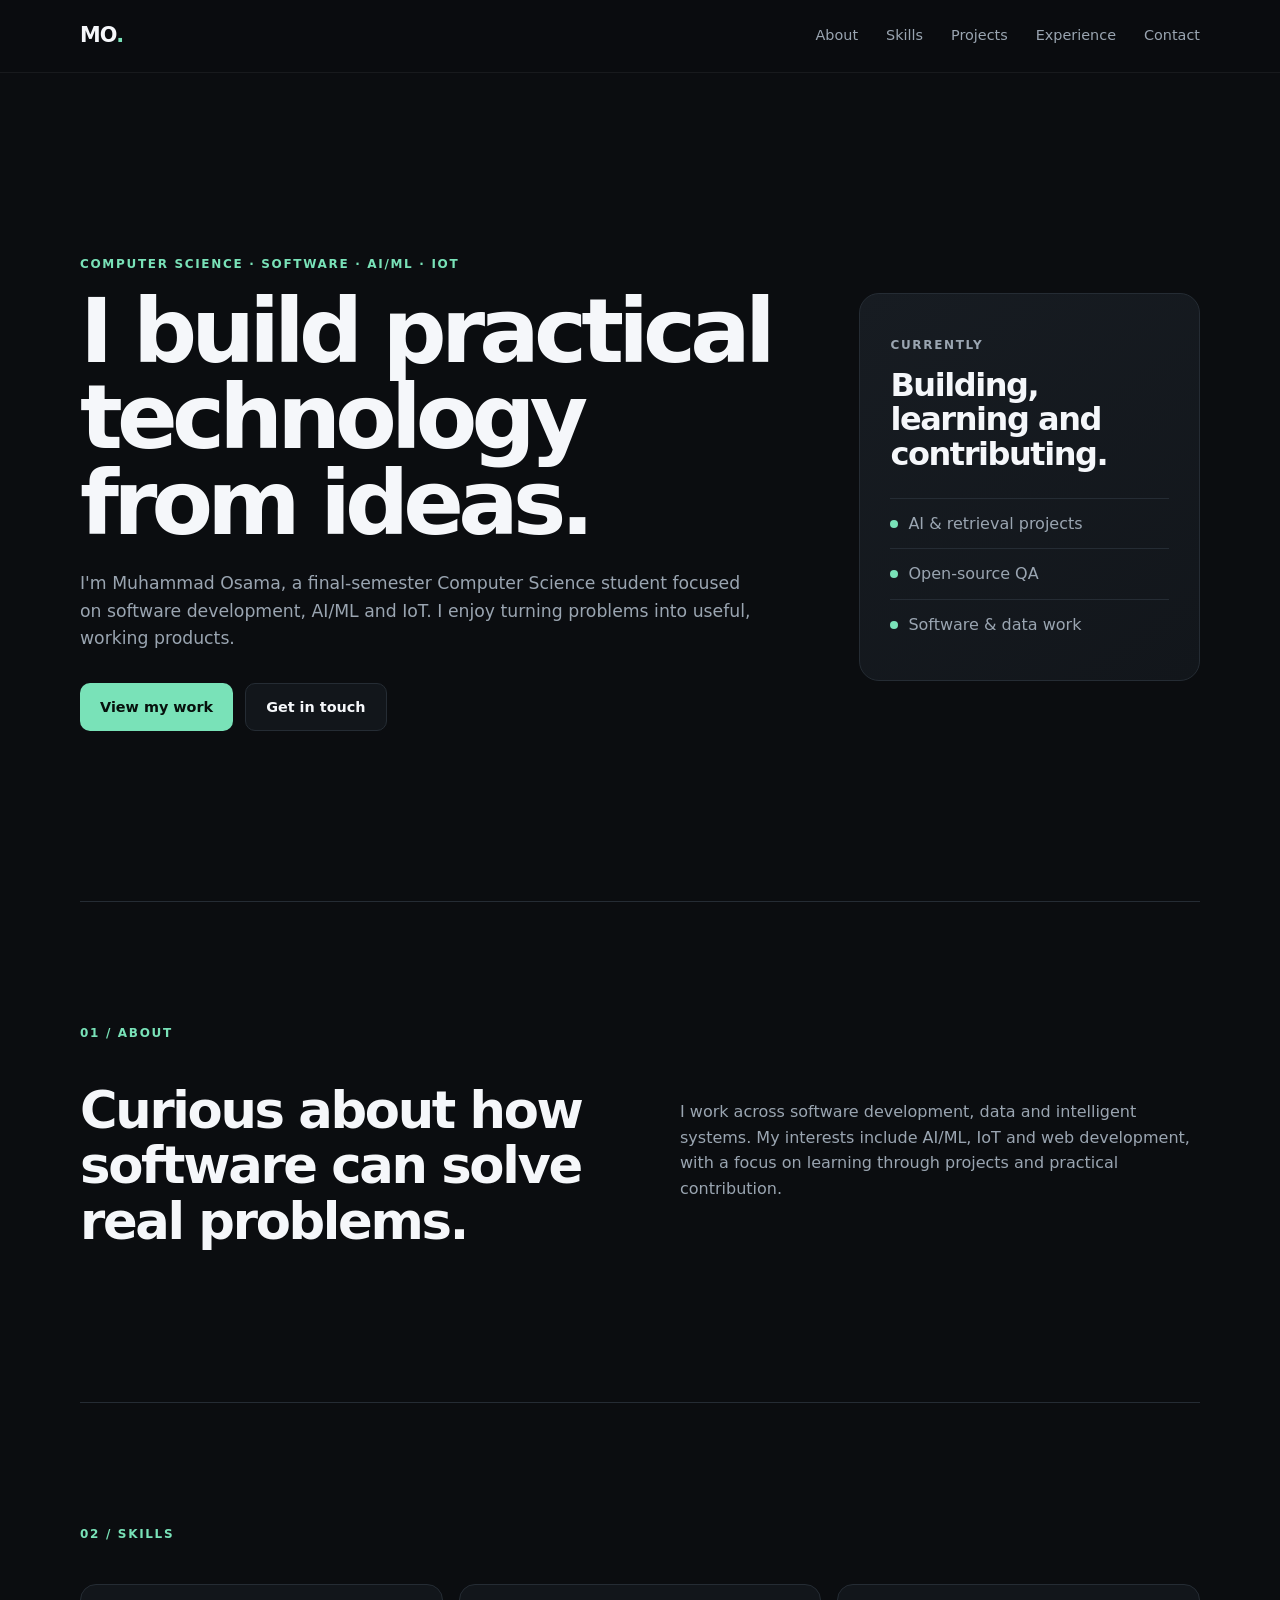
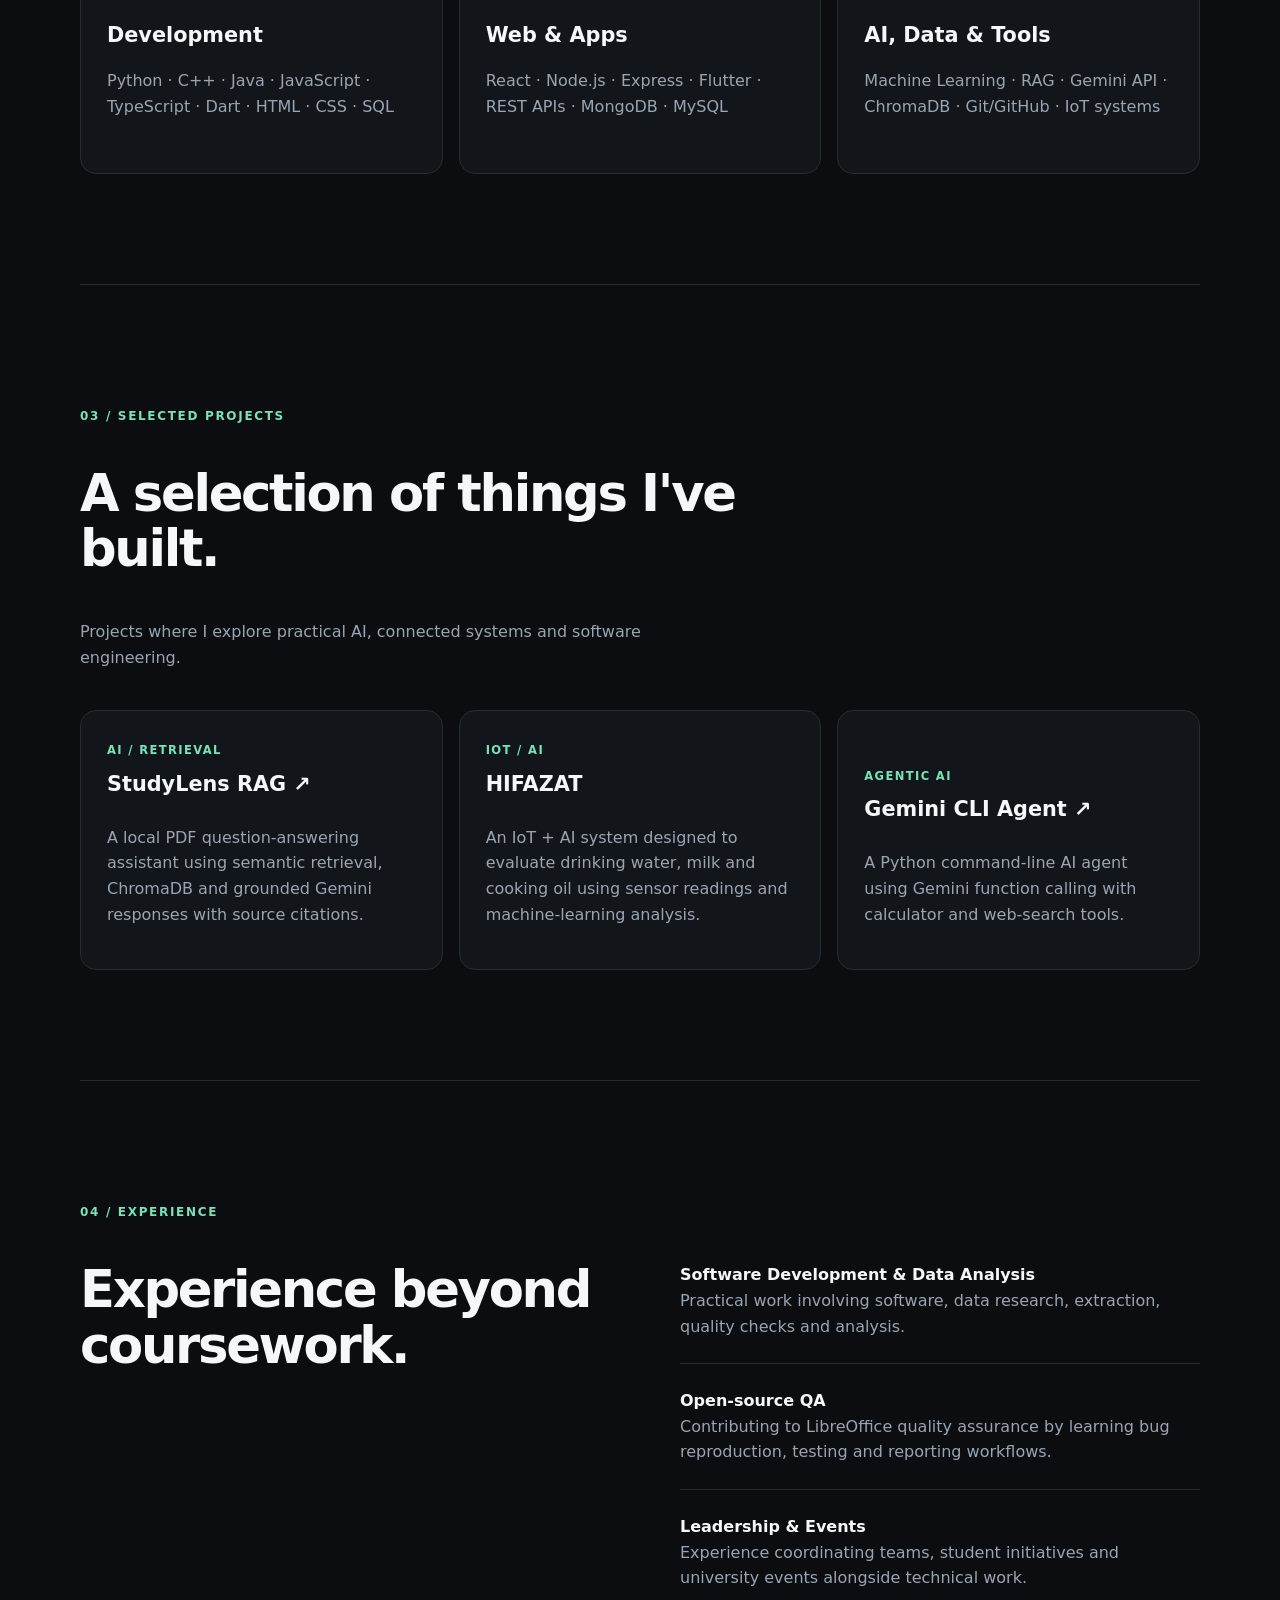
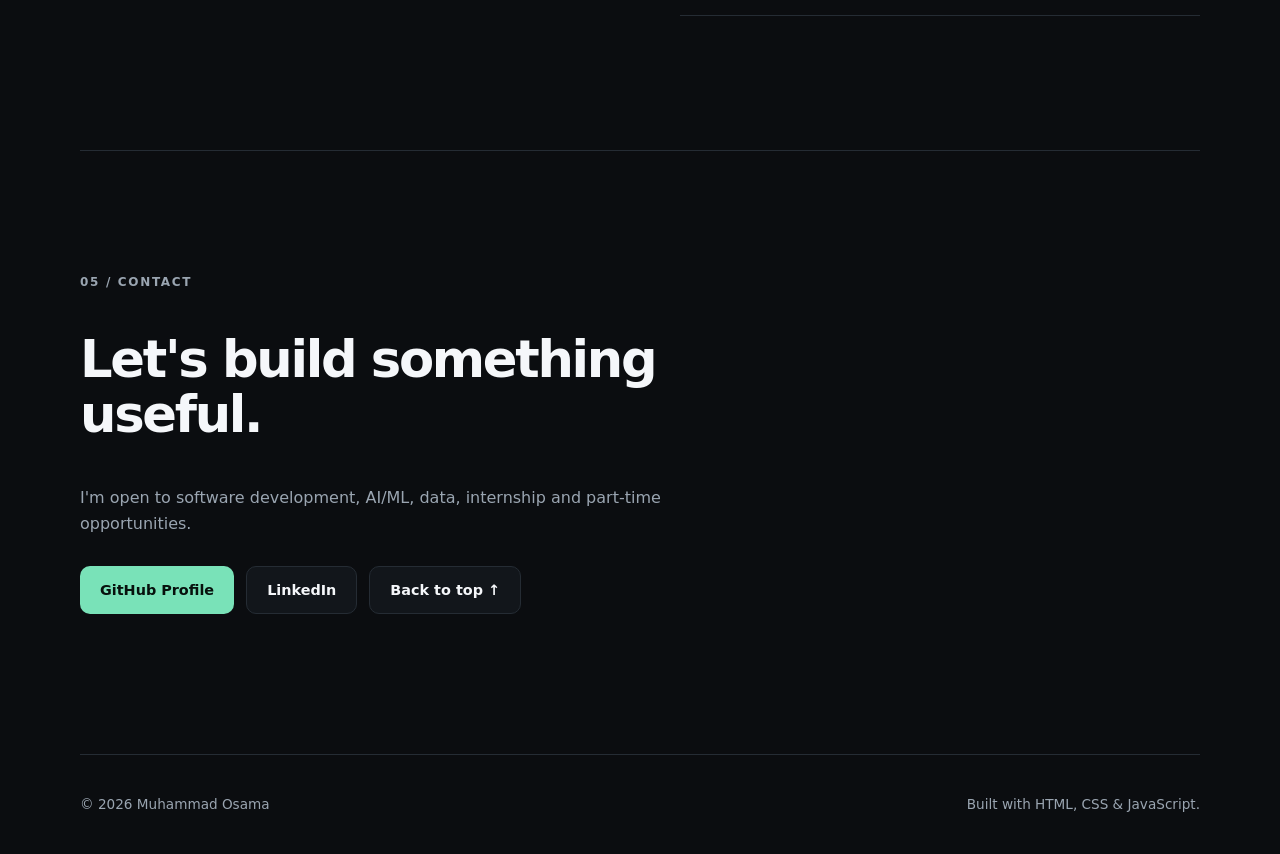
==== commit a4ade6c3: "Add LinkedIn contact link" ====
--- a/index.html
+++ b/index.html
@@ -25,7 +25,7 @@
     <section class="section container" id="skills"><p class="section-label">02 / Skills</p><div class="placeholder-grid"><article><h3>Development</h3><p>Python · C++ · Java · JavaScript · TypeScript · Dart · HTML · CSS · SQL</p></article><article><h3>Web & Apps</h3><p>React · Node.js · Express · Flutter · REST APIs · MongoDB · MySQL</p></article><article><h3>AI, Data & Tools</h3><p>Machine Learning · RAG · Gemini API · ChromaDB · Git/GitHub · IoT systems</p></article></div></section>
     <section class="section container" id="projects"><p class="section-label">03 / Selected Projects</p><div class="project-intro"><h2>A selection of things I've built.</h2><p>Projects where I explore practical AI, connected systems and software engineering.</p></div><div class="project-grid"><a class="project-card" href="https://github.com/MuhammadOsama03/StudyLens-RAG" target="_blank" rel="noreferrer"><span>AI / Retrieval</span><h3>StudyLens RAG ↗</h3><p>A local PDF question-answering assistant using semantic retrieval, ChromaDB and grounded Gemini responses with source citations.</p></a><article class="project-card"><span>IoT / AI</span><h3>HIFAZAT</h3><p>An IoT + AI system designed to evaluate drinking water, milk and cooking oil using sensor readings and machine-learning analysis.</p></article><a class="project-card" href="https://github.com/MuhammadOsama03/gemini-cli-agent" target="_blank" rel="noreferrer"><span>Agentic AI</span><h3>Gemini CLI Agent ↗</h3><p>A Python command-line AI agent using Gemini function calling with calculator and web-search tools.</p></a></div></section>
     <section class="section container" id="experience"><p class="section-label">04 / Experience</p><div class="section-grid"><h2>Experience beyond coursework.</h2><div><p><strong>Software Development & Data Analysis</strong><br>Practical work involving software, data research, extraction, quality checks and analysis.</p><p><strong>Open-source QA</strong><br>Contributing to LibreOffice quality assurance by learning bug reproduction, testing and reporting workflows.</p><p><strong>Leadership & Events</strong><br>Experience coordinating teams, student initiatives and university events alongside technical work.</p></div></div></section>
-    <section class="section contact container" id="contact"><p class="section-label">05 / Contact</p><h2>Let's build something useful.</h2><p>I'm open to software development, AI/ML, data, internship and part-time opportunities.</p><div class="hero-actions"><a class="button primary" href="https://github.com/MuhammadOsama03" target="_blank" rel="noreferrer">GitHub Profile</a><a class="button secondary" href="#home">Back to top ↑</a></div></section>
+    <section class="section contact container" id="contact"><p class="section-label">05 / Contact</p><h2>Let's build something useful.</h2><p>I'm open to software development, AI/ML, data, internship and part-time opportunities.</p><div class="hero-actions"><a class="button primary" href="https://github.com/MuhammadOsama03" target="_blank" rel="noreferrer">GitHub Profile</a><a class="button secondary" href="https://pk.linkedin.com/in/mosama07" target="_blank" rel="noreferrer">LinkedIn</a><a class="button secondary" href="#home">Back to top ↑</a></div></section>
   </main>
   <footer class="footer container"><p>© <span id="year"></span> Muhammad Osama</p><p>Built with HTML, CSS & JavaScript.</p></footer><script src="script.js"></script>
 </body>
